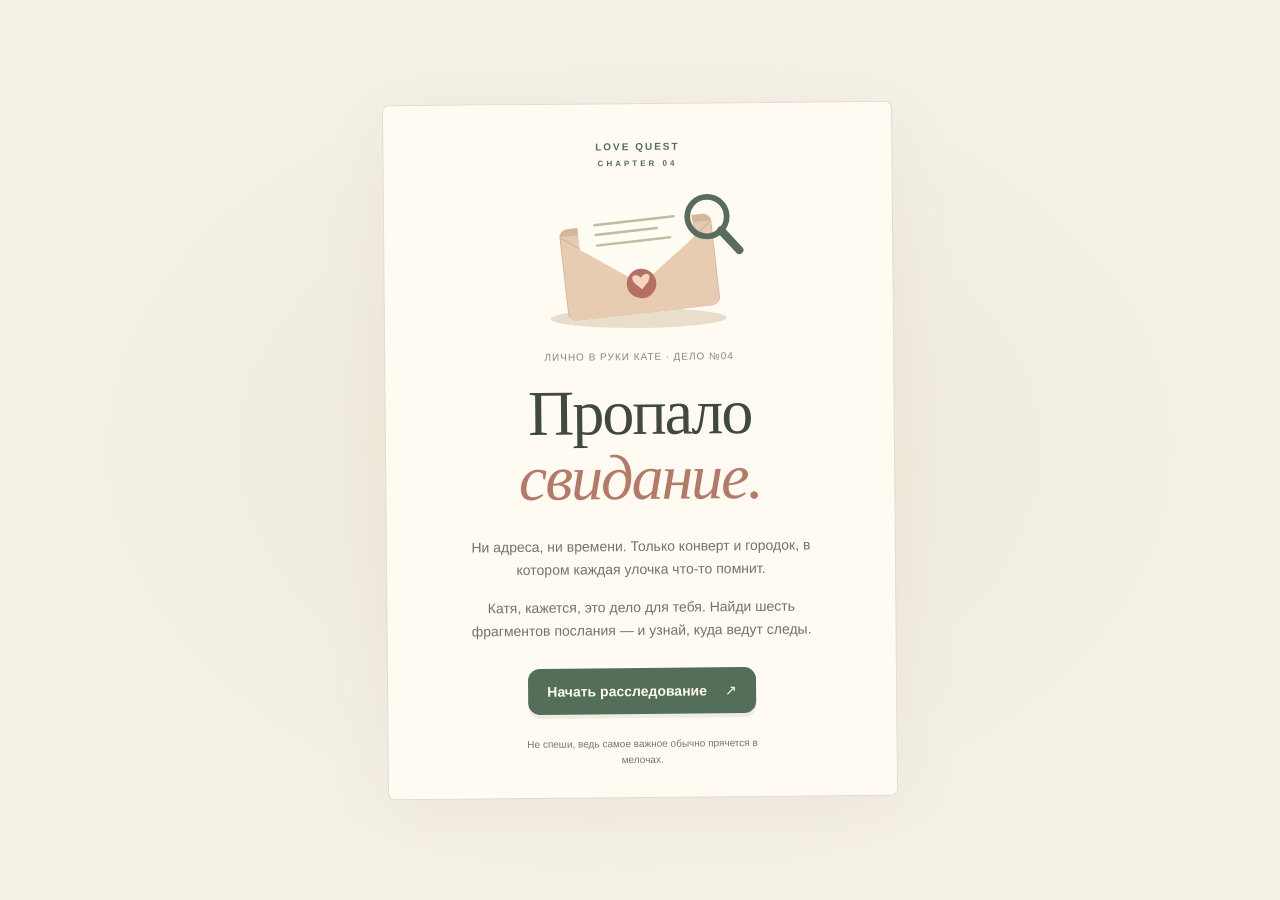
==== index.html @ 3b30c67c "Add files via upload" ====
<!doctype html>
<html lang="ru">
<head>
  <meta charset="utf-8">
  <meta name="viewport" content="width=device-width, initial-scale=1, viewport-fit=cover">
  <meta name="theme-color" content="#f6f1e7">
  <title>LOVE QUEST · Дело о пропавшем свидании</title>
  <link rel="icon" href="data:image/svg+xml,%3Csvg xmlns='http://www.w3.org/2000/svg' viewBox='0 0 32 32'%3E%3Ccircle cx='14' cy='13' r='9' fill='%23f6f1e7' stroke='%23596d5c' stroke-width='3'/%3E%3Cpath d='m21 20 8 9' stroke='%23596d5c' stroke-width='4'/%3E%3C/svg%3E">
  <link rel="stylesheet" href="css/main.css">
  <link rel="stylesheet" href="missions/001-letters/mission.css">
  <link rel="stylesheet" href="missions/002-photo/mission.css">
  <link rel="stylesheet" href="missions/003-objects/mission.css">
  <script src="missions/001-letters/mission.js" defer></script>
  <script src="missions/002-photo/mission.js" defer></script>
  <script src="missions/003-objects/mission.js" defer></script>
  <script src="js/main.js" defer></script>
</head>
<body>
  <a class="skip-link" href="#map-title" hidden>К карте расследования</a>
  <section id="intro" class="intro" aria-labelledby="intro-title" hidden>
    <div class="intro-paper">
      <p class="eyebrow">LOVE QUEST <span>CHAPTER 04</span></p>
      <div class="letter-art" aria-hidden="true">
        <svg viewBox="0 0 280 190"><ellipse cx="140" cy="167" rx="107" ry="12" fill="#e8decb"/><g transform="rotate(-6 140 90)"><rect x="47" y="49" width="186" height="112" rx="10" fill="#d4b69c"/><path d="m48 58 92 67 92-67" fill="#e2cbb2"/><path d="m48 153 68-59M232 153l-68-59" fill="none" stroke="#bd987c" stroke-width="2"/><rect x="70" y="21" width="140" height="98" rx="4" fill="#fffcf3"/><path d="M91 48h97M91 60h75M91 73h90" stroke="#c6b9a2" stroke-width="3" stroke-linecap="round"/><path d="m48 60 92 66 92-66v91a10 10 0 0 1-10 10H58a10 10 0 0 1-10-10Z" fill="#e7ccb1"/><circle cx="140" cy="125" r="18" fill="#b66e65"/><path d="M132 124c-7-9 2-14 8-6 6-8 15-3 8 6l-8 8Z" fill="#f5d5bc"/></g><circle cx="224" cy="44" r="24" fill="none" stroke="#596d5c" stroke-width="7"/><path d="m241 61 22 24" stroke="#596d5c" stroke-width="10" stroke-linecap="round"/></svg>
      </div>
      <p class="case-number">Лично в руки Кате · Дело №04</p>
      <h1 id="intro-title">Пропало<br><em>свидание.</em></h1>
      <p class="intro-copy">Ни адреса, ни времени. Только конверт и городок, в котором каждая улочка что-то помнит.</p>
      <p class="intro-copy">Катя, кажется, это дело для тебя. Найди шесть фрагментов послания — и узнай, куда ведут следы.</p>
      <button id="begin" class="button primary" type="button">Начать расследование <span aria-hidden="true">↗</span></button>
      <p class="quiet">Не спеши, ведь самое важное обычно прячется в мелочах.</p>
    </div>
  </section>

  <div id="app" class="app" hidden>
    <header class="topbar">
      <a class="wordmark" href="#map-title" aria-label="LOVE QUEST — карта"><svg viewBox="0 0 36 36" aria-hidden="true"><circle cx="15" cy="14" r="9"/><path d="m22 21 9 9M11 14h8M15 10v8"/></svg><span>LOVE QUEST<small>CHAPTER 04</small></span></a>
      <button class="button subtle" type="button" data-panel="menu">О деле <span aria-hidden="true">☰</span></button>
    </header>
    <main id="main">
      <section class="hero" aria-labelledby="map-title">
        <div><p class="eyebrow">Личное расследование · 29 ноября 2026</p><h1 id="map-title" tabindex="-1">Дело о пропавшем<br><em>свидании</em></h1><p class="hero-copy">Шесть мест. Шесть маленьких секретов.<br>И одна история, которую предстоит собрать.</p></div>
        <div class="progress-note"><span class="eyebrow">Найдено фрагментов</span><p class="progress-count"><strong id="progress-count">0</strong><span>/ 6</span></p><ol id="progress-markers" class="progress-markers" aria-label="Прогресс расследования"></ol><span id="progress-caption" class="quiet">Первый след уже ждёт.</span></div>
      </section>

      <div class="investigation">
        <section class="map-section" aria-labelledby="town-title">
          <div class="section-heading"><h2 id="town-title">Городок воспоминаний</h2><span class="map-coordinate" aria-hidden="true">N ↑</span></div>
          <p class="map-instruction">Выбери место, чтобы заглянуть в его историю.</p>
          <div class="town">
            <svg class="town-landscape" viewBox="0 0 640 900" preserveAspectRatio="none" aria-hidden="true">
              <defs><g id="town-crown"><ellipse cy="-21" rx="21" ry="28" fill="#a2b38b"/><ellipse cx="-7" cy="-29" rx="10" ry="16" fill="#b7c79b"/></g><g id="town-tree"><path d="M0-12V20" stroke="#a58d6d" stroke-width="5" stroke-linecap="round"/><use href="#town-crown"/></g><g id="town-flower"><path d="M0 4v10" stroke="#8d9f78" stroke-width="2"/><circle r="4" fill="#d4a190"/><circle r="1.4" fill="#faf1cc"/></g></defs>
              <path d="M250 326c45-43 127-33 145 12-37 37-108 39-145-12ZM254 621c34-27 116-35 140 1-35 31-104 29-140-1Z" fill="#c5d4b2" opacity=".5"/>
              <g opacity=".9"><use href="#town-tree" x="37" y="83"/><use href="#town-tree" x="595" y="68"/><g class="living-tree tree-one" transform="translate(309 80)"><path d="M0-12V20" stroke="#a58d6d" stroke-width="5" stroke-linecap="round"/><g class="tree-crown"><use href="#town-crown"/></g></g><use href="#town-tree" x="65" y="327"/><use href="#town-tree" x="583" y="339"/><g class="living-tree tree-two" transform="translate(315 394)"><path d="M0-12V20" stroke="#a58d6d" stroke-width="5" stroke-linecap="round"/><g class="tree-crown"><use href="#town-crown"/></g></g><use href="#town-tree" x="40" y="610"/><use href="#town-tree" x="595" y="629"/><g class="living-tree tree-three" transform="translate(307 684)"><path d="M0-12V20" stroke="#a58d6d" stroke-width="5" stroke-linecap="round"/><g class="tree-crown"><use href="#town-crown"/></g></g><use href="#town-tree" x="49" y="867"/><use href="#town-tree" x="591" y="865"/></g>
              <g><use href="#town-flower" x="88" y="90"/><use href="#town-flower" x="100" y="100"/><use href="#town-flower" x="540" y="300"/><use href="#town-flower" x="553" y="307"/><use href="#town-flower" x="261" y="361"/><use href="#town-flower" x="380" y="650"/><use href="#town-flower" x="390" y="638"/><use href="#town-flower" x="83" y="839"/></g>
              <g fill="none" stroke="#7f8d77" stroke-width="3" stroke-linecap="round"><path d="M330 294v34m-9-34h18m-18 0v-14h18v14M301 592v34m-9-34h18m-18 0v-14h18v14"/></g>
            </svg>
            <svg id="town-routes" class="town-routes" aria-hidden="true" focusable="false"></svg>
            <div id="mission-map" class="mission-map"></div>
            <div class="town-life" aria-hidden="true">
              <svg class="resident resident-reader" data-npc="reader" viewBox="0 0 32 60" focusable="false"><ellipse cx="16" cy="56" rx="12" ry="3" fill="#8d9c7a" opacity=".2"/><path d="M12 42v12m8-12v12" stroke="#737f7d" stroke-width="4" stroke-linecap="round"/><path d="M7 29q9-7 18 0l2 16H5Z" fill="#bb9582"/><g class="npc-head"><circle cx="16" cy="19" r="8" fill="#e6caa5"/><path d="M8 19q-2-14 8-14 11 0 9 14" fill="#8e806b"/></g><g class="npc-book"><path d="M8 32q7-3 8 1 2-4 9-1v11q-7-4-9-1-2-3-8 0Z" fill="#f4e9cc"/><path d="M16 33v9" stroke="#b7ad8e"/></g></svg>
              <svg class="resident resident-florist" data-npc="florist" viewBox="0 0 32 60" focusable="false"><ellipse cx="16" cy="56" rx="12" ry="3" fill="#8d9c7a" opacity=".2"/><path d="M12 44v10m8-10v10" stroke="#8c7e6c" stroke-width="4" stroke-linecap="round"/><path d="M8 29h16l4 17H4Z" fill="#91a488"/><circle cx="16" cy="20" r="8" fill="#e5c09e"/><path d="M5 16q10-13 22 0Z" fill="#b2a178"/><g class="npc-flowers"><path d="M10 43q5-10 11-13" fill="none" stroke="#6c886b" stroke-width="2"/><g fill="#c49885"><circle cx="21" cy="30" r="4"/><circle cx="25" cy="35" r="3"/><circle cx="17" cy="34" r="3"/></g></g></svg>
              <svg class="resident resident-walker" data-npc="walker" viewBox="0 0 32 60" focusable="false"><ellipse cx="16" cy="56" rx="12" ry="3" fill="#8d9c7a" opacity=".2"/><g class="npc-walk-legs"><path d="m13 43-3 11m9-11 4 11" stroke="#7e827d" stroke-width="4" stroke-linecap="round"/></g><path d="M8 28h16l2 18H6Z" fill="#b9a57a"/><circle cx="16" cy="18" r="8" fill="#e5c4a3"/><path d="M7 15q0-13 10-11 10 2 9 13" fill="#828773"/><path d="m24 31 4 10" stroke="#e5c4a3" stroke-width="3" stroke-linecap="round"/><rect x="22" y="39" width="10" height="10" rx="2" fill="#ac8f72"/></svg>
              <svg class="resident resident-photographer" data-npc="photographer" viewBox="0 0 32 60" focusable="false"><ellipse cx="16" cy="56" rx="12" ry="3" fill="#8d9c7a" opacity=".2"/><path d="M12 43v11m8-11v11" stroke="#858c93" stroke-width="4" stroke-linecap="round"/><path d="M8 28h16l3 18H5Z" fill="#a8a685"/><circle cx="16" cy="19" r="8" fill="#e8c6a2"/><path d="M8 17q-1-12 9-11 10 0 8 12" fill="#8e8070"/><g class="camera-hand"><path d="m9 31 1-10m13 10 1-10" stroke="#e8c6a2" stroke-width="4" stroke-linecap="round"/><rect x="7" y="16" width="19" height="12" rx="3" fill="#7d8982"/><circle cx="18" cy="22" r="4" fill="#c3d3cc" stroke="#5f736b" stroke-width="2"/></g></svg>
              <svg class="bench-scene" viewBox="0 0 76 60" focusable="false"><ellipse cx="38" cy="55" rx="34" ry="4" fill="#8d9c7a" opacity=".15"/><path d="M8 32h60M8 39h60m-54 0v15m48-15v15" fill="none" stroke="#b29b7b" stroke-width="5" stroke-linecap="round"/><g data-npc="bench-left"><path d="m23 38-1 14m8-13 2 13" stroke="#838d86" stroke-width="4" stroke-linecap="round"/><path d="M17 26q9-6 17 0l1 13H16Z" fill="#a7b498"/><g class="npc-head"><circle cx="26" cy="17" r="8" fill="#e7c6a5"/><path d="M18 16q-1-12 9-11 9 1 7 12" fill="#9a8b74"/></g><path d="m32 28 7 5" stroke="#e7c6a5" stroke-width="3" stroke-linecap="round"/></g><g data-npc="bench-right"><path d="m48 38-2 14m9-14 1 14" stroke="#9296a0" stroke-width="4" stroke-linecap="round"/><path d="M42 26q9-6 17 0l2 13H41Z" fill="#c09a87"/><g class="npc-head"><circle cx="51" cy="17" r="8" fill="#e6bea0"/><path d="M43 17q-2-13 8-13 12 1 9 14l-4-7-12 7Z" fill="#8d7b65"/></g><path d="m43 28-5 5" stroke="#e6bea0" stroke-width="3" stroke-linecap="round"/></g></svg>
              <svg class="bird bird-one" viewBox="0 0 32 18" focusable="false"><path class="bird-wing" d="M3 12q6-11 13 0 7-11 13 0" fill="none" stroke="#7c8c79" stroke-width="2" stroke-linecap="round"/></svg>
              <svg class="bird bird-two" viewBox="0 0 32 18" focusable="false"><path class="bird-wing" d="M3 12q6-11 13 0 7-11 13 0" fill="none" stroke="#889783" stroke-width="2" stroke-linecap="round"/></svg>
              <svg class="mikaella" viewBox="0 0 76 70" focusable="false"><ellipse cx="36" cy="64" rx="28" ry="4" fill="#7f8d761c"/><path d="M52 56q26 3 17-13" fill="none" stroke="#a5a8a2" stroke-width="9" stroke-linecap="round"/><ellipse cx="36" cy="45" rx="20" ry="20" fill="#b9bdb6"/><ellipse cx="33" cy="48" rx="12" ry="15" fill="#dce0d5"/><path d="M18 26 17 12q10-3 16 6m12 0q8-7 15-3l-2 16" fill="#a4aaa2"/><path d="m18 16 9 6-8 5m35-9-8 6 9 4" fill="#cfcec0"/><ellipse cx="37" cy="31" rx="23" ry="20" fill="#d6d9d0"/><path d="m29 13 4 9m5-11v10m6-8-2 10" stroke="#b2b8af" stroke-width="3" stroke-linecap="round"/><ellipse cx="27" cy="32" rx="6" ry="5" fill="#b2bc77"/><ellipse cx="47" cy="32" rx="6" ry="5" fill="#b2bc77"/><path d="M21 28 32 30m10 0 11-2" stroke="#a4aaa2" stroke-width="3"/><ellipse cx="28" cy="32" rx="1.5" ry="4" fill="#4c5950"/><ellipse cx="46" cy="32" rx="1.5" ry="4" fill="#4c5950"/><ellipse cx="31" cy="41" rx="8" ry="5" fill="#edf0e5"/><ellipse cx="43" cy="41" rx="8" ry="5" fill="#edf0e5"/><path d="m33 38 4 4 4-4Z" fill="#a18e83"/><path d="M37 42v3m-17-5-11-2m11 6L8 45m46-5 11-2m-11 6 12 1" fill="none" stroke="#a1a69b" stroke-width="1"/><path d="M25 60h9m7 0h9" stroke="#d8ddd3" stroke-width="6" stroke-linecap="round"/></svg>
              <span class="falling-leaf leaf-one"></span><span class="falling-leaf leaf-two"></span><span class="falling-leaf leaf-three"></span>
            </div>
            <div id="town-katya" class="katya" data-state="standing" aria-hidden="true" hidden>
              <svg class="katya-sprite" viewBox="0 0 40 80" focusable="false">
                <defs><linearGradient id="katya-hair" x2="1" y2="1"><stop stop-color="#837259"/><stop offset=".5" stop-color="#ad9673"/><stop offset="1" stop-color="#c6ae86"/></linearGradient></defs>
                <ellipse cx="20" cy="76" rx="12" ry="2.5" fill="#5f72512b"/>
                <path d="M7 22Q5 3 20 3q15 0 14 21l2 30H5Z" fill="url(#katya-hair)"/>
                <g class="katya-leg leg-left"><path d="m14 55-1 17" stroke="#809bae" stroke-width="7" stroke-linecap="round"/><path d="M10 73h7" stroke="#eee4d3" stroke-width="4" stroke-linecap="round"/></g>
                <g class="katya-leg leg-right"><path d="m25 55 1 17" stroke="#91a9b8" stroke-width="7" stroke-linecap="round"/><path d="M23 73h7" stroke="#eee4d3" stroke-width="4" stroke-linecap="round"/></g>
                <path d="M10 33q10-8 20 0l3 24q-13 6-26 0Z" fill="#85695a"/><path d="M12 32q8 14 16 0" fill="none" stroke="#a58975" stroke-width="4"/><path d="M15 42v7m10-7v7M13 52q7 4 14 0" fill="none" stroke="#b49b85" stroke-width="1"/>
                <g class="katya-arm arm-left"><path d="m9 37-4 17" fill="none" stroke="#927362" stroke-width="6" stroke-linecap="round"/><circle cx="5" cy="56" r="3" fill="#edc7a1"/></g>
                <g class="katya-arm arm-right"><path d="m31 37 4 12" fill="none" stroke="#927362" stroke-width="6" stroke-linecap="round"/><circle cx="35" cy="51" r="3" fill="#edc7a1"/><path d="m35 48-2-5" stroke="#61745d" stroke-width="2"/><circle cx="31" cy="39" r="5" fill="#dce6d1" stroke="#61745d" stroke-width="2"/></g>
                <ellipse cx="20" cy="21" rx="10" ry="12" fill="#edc7a1"/><path d="M9 22Q6 3 20 3q15 0 12 21l-5-12-6-4-10 13Z" fill="url(#katya-hair)"/><path d="M13 11q-6 13-2 34m17-33q6 12 1 33" stroke="#d1b992" stroke-width="2" fill="none" stroke-linecap="round"/><path d="M15 22h.1m10 0h.1" stroke="#635746" stroke-width="2" stroke-linecap="round"/><path d="M16 28q4 4 8 0" fill="#fff8e6" stroke="#bc8d76" stroke-width=".7"/>
              </svg><span class="katya-label">Ты здесь</span>
            </div>
            <div id="find-notice" class="find-notice" role="status" hidden></div>
          </div>
          <div class="map-legend"><span><i class="legend-dot current"></i>Твой следующий шаг</span><span><i class="legend-dot completed"></i>Дело раскрыто</span><span><i class="legend-dot locked"></i>Пока закрыто</span></div>
        </section>
        <aside class="case-sidebar" aria-label="Заметки расследования">
          <div class="case-note"><span class="paper-clip" aria-hidden="true"></span><p class="eyebrow">На полях дела</p><h2 id="case-note-title"></h2><p id="next-step"></p><button id="current-case" class="text-button" type="button">Открыть текущее дело <span aria-hidden="true">→</span></button><div class="note-stamp" aria-hidden="true">ОСОБО<br>ЛИЧНОЕ</div></div>
          <button class="journal-launch" type="button" data-panel="journal"><span class="journal-icon" aria-hidden="true">▤</span><span><strong>Журнал дела</strong><small>Здесь складываются находки</small></span><span aria-hidden="true">↗</span></button>
          <p id="save-note" class="save-note">Твои находки сохраняются в этом браузере.</p>
        </aside>
      </div>
      <div id="dev-tools" class="dev-tools" hidden></div>
      <footer class="page-footer"><span>Детективное расследование для любимой Кати</span><span>LOVE QUEST · 04</span></footer>
    </main>
    <nav class="bottom-nav" aria-label="Основная навигация"><button id="nav-map" type="button" aria-current="page"><span aria-hidden="true">⌂</span>Карта</button><button type="button" data-panel="journal"><span aria-hidden="true">▤</span>Журнал</button><button type="button" data-panel="help"><span aria-hidden="true">?</span>Подсказка</button></nav>
  </div>

  <dialog id="panel" aria-labelledby="panel-title"><div class="panel-header"><p id="panel-kicker" class="eyebrow"></p><button id="close-panel" class="close-button" type="button" aria-label="Закрыть окно">×</button></div><div class="panel-content"><h2 id="panel-title"></h2><div id="panel-body"></div></div></dialog>
  <p id="announcement" class="sr-only" role="status" aria-live="polite"></p>
  <noscript><p class="no-script">Для расследования нужен JavaScript. Включи его в настройках браузера и открой страницу снова.</p></noscript>
</body>
</html>
---- css/main.css ----
:root{color-scheme:light;--paper:#f6f1e7;--ink:#3f493f;--muted:#73786b;--green:#536e59;--rose:#b57968;--line:#ded9ca;--serif:Georgia,'Times New Roman',serif;font-family:-apple-system,BlinkMacSystemFont,'Segoe UI',sans-serif;color:var(--ink);background:var(--paper);font-synthesis:none}
*{box-sizing:border-box}body{margin:0}button,a{-webkit-tap-highlight-color:transparent}button{font:inherit;color:inherit;cursor:pointer}button:disabled{cursor:default;opacity:.5}a{color:inherit}button:focus-visible,a:focus-visible,[tabindex]:focus-visible{outline:3px solid #9b5c48;outline-offset:5px}button{touch-action:manipulation}svg{display:block;max-width:100%}[hidden]{display:none!important}h1,h2,h3,p{margin-top:0}h1,h2,h3{font-weight:400}h1,h2{font-family:var(--serif)}em{font-weight:400;color:var(--rose)}p{line-height:1.65}button{border:0}button:disabled:hover{transform:none}.button{min-height:46px;padding:12px 19px;border-radius:12px;display:inline-flex;align-items:center;justify-content:center;gap:18px;font-size:14px;font-weight:600}.primary{background:var(--green);color:#fffaf0;box-shadow:0 4px 0 #3c514215}.primary:hover{background:#435e49}.subtle{background:#e9e6db}.text-button{padding:12px 0;min-height:46px;background:none;color:var(--green);font-weight:650;text-align:left}.text-button span{margin-left:12px}.eyebrow{font-size:10px;letter-spacing:1.6px;text-transform:uppercase;font-weight:650;color:var(--muted);line-height:1.6}.quiet{font-size:12px;color:var(--muted);line-height:1.6}.app{max-width:1100px;margin:auto;padding:env(safe-area-inset-top,0px) 44px 28px}.topbar{display:flex;align-items:center;justify-content:space-between;gap:12px;padding:24px 0;border-bottom:1px solid var(--line)}.wordmark{display:flex;align-items:center;gap:10px;text-decoration:none;font-weight:750;font-size:15px;letter-spacing:1px}.wordmark svg{width:35px;height:35px;fill:none;stroke:var(--green);stroke-width:2.5;stroke-linecap:round}.wordmark small{display:block;font-weight:500;letter-spacing:3px;font-size:8px;margin-top:4px}.hero{display:flex;justify-content:space-between;align-items:center;gap:30px;padding:43px 0 38px}.hero h1{font-size:clamp(32px,4.5vw,53px);line-height:1.12;letter-spacing:-1.5px;margin-bottom:16px}.hero-copy{font-size:14px;color:var(--muted);margin:0}.progress-note{min-width:180px;padding:18px 24px;border-left:1px solid var(--line)}.progress-count{margin:5px 0 10px;line-height:1;display:flex;align-items:baseline;gap:9px}.progress-count strong{font-family:var(--serif);font-size:48px;font-weight:400}.progress-count>span{font-size:17px;color:#929681}.progress-markers{display:flex;list-style:none;gap:9px;padding:0;margin:16px 0}.progress-markers li{width:13px;height:13px;border:1px solid #c6ccba;border-radius:50%;background:#edece1}.progress-markers li.found{background:var(--green);border-color:var(--green)}.progress-markers li.active{border-color:var(--green);box-shadow:0 0 0 3px #dce2d5}.investigation{display:grid;grid-template-columns:minmax(0,1fr) 256px;align-items:start;gap:30px}.section-heading{display:flex;align-items:center;justify-content:space-between;gap:10px}.section-heading h2{font-size:23px;margin:0}.map-coordinate{font-size:12px;color:var(--muted)}.map-instruction{font-size:12px;color:var(--muted);margin:7px 0 19px}.town{position:relative;isolation:isolate;overflow:hidden;border-radius:100px 100px 30px 30px;background:#e5ead9;background-image:radial-gradient(ellipse at 50% 35%,#edf0e2 0,transparent 60%);border:1px solid #d8deca}.town-landscape{position:absolute;width:100%;height:100%;inset:0;pointer-events:none;z-index:-1}.mission-map{display:grid;grid-template-columns:repeat(2,minmax(0,1fr));grid-template-rows:repeat(3,280px);padding:20px 8px 0;gap:0 10px}.location{display:flex;position:relative;flex-direction:column;align-items:center;justify-content:flex-start;min-width:0;background:none;padding:13px 4px 8px;border-radius:28px;align-self:start;min-height:250px}.location:hover .building{transform:translateY(-3px)}.location .building{width:100%;max-width:200px;height:149px;transition:transform .2s ease;overflow:visible}.location.locked .building{filter:saturate(.48);opacity:.68}.location.completed .building{filter:saturate(.8)}.location-name{font-family:var(--serif);font-size:19px;line-height:1.14;min-height:44px;max-width:180px;display:flex;align-items:center;justify-content:center;text-align:center;margin-top:0}.location-number{position:absolute;top:3px;left:calc(50% - 57px);font-size:10px;font-weight:700;letter-spacing:1px;background:#f9f4e8;border:1px solid #d4d6c2;padding:5px 7px;border-radius:50%;z-index:2}.location-status{font-size:10px;font-weight:650;margin-top:8px;padding:6px 9px;border-radius:20px;color:#717663;background:#f6f2e7e6;line-height:1.4}.location.current .location-status{color:#fffdf4;background:var(--green)}.location.completed .location-status{color:#48634e;background:#d4dfc7}.location.current:before{content:'';position:absolute;left:12%;right:12%;top:113px;height:27px;border-radius:50%;background:#c2cfa9;box-shadow:0 0 0 6px #e6ecd980;z-index:-1}.katya{position:absolute;right:calc(50% - 83px);top:104px;width:28px;height:52px;filter:drop-shadow(0 3px 1px #536e5919)}.katya svg{width:100%;height:100%}.katya-label{position:absolute;top:157px;right:calc(50% - 85px);font-size:9px;color:var(--green);background:#fff9e9;padding:2px 5px;border-radius:5px}.map-legend{display:flex;gap:14px;flex-wrap:wrap;margin:16px 0;font-size:10px;color:var(--muted)}.map-legend span{display:flex;align-items:center;gap:6px}.legend-dot{display:inline-block;width:8px;height:8px;border-radius:50%;border:1px solid #b8bda9;background:#e9eadd}.legend-dot.current{background:var(--green);border-color:var(--green)}.legend-dot.completed{background:#adbf9e;border-color:#adbf9e}.case-sidebar{position:sticky;top:22px;margin-top:67px}.case-note{position:relative;padding:30px 24px 70px;background:#fffbef;border:1px solid #e7dfca;box-shadow:2px 5px 0 #e6dfcd55;transform:rotate(1.5deg)}.case-note h2{font-size:27px;line-height:1.12;margin-bottom:16px}.case-note>p:not(.eyebrow){font-size:13px;color:var(--muted)}.case-note .text-button{font-size:12px}.paper-clip{position:absolute;top:-12px;right:28px;width:16px;height:39px;border:2px solid #999e8d;border-radius:10px;transform:rotate(14deg)}.paper-clip:after{content:'';position:absolute;inset:4px 3px 9px;border:1px solid #999e8d;border-radius:8px}.note-stamp{position:absolute;bottom:16px;right:23px;border:1.5px solid #ba8d7b;color:#ad8170;font-size:10px;font-weight:650;letter-spacing:1px;padding:7px 13px;line-height:1.4;transform:rotate(-9deg);text-align:center}.journal-launch{display:flex;align-items:center;gap:13px;text-align:left;background:#e7e9dd;width:100%;min-height:85px;border-radius:13px;padding:17px;margin-top:26px}.journal-launch strong{display:block;font-family:var(--serif);font-size:20px;font-weight:400}.journal-launch small{display:block;color:var(--muted);font-size:11px;line-height:1.5;margin-top:4px}.journal-launch>span:last-child{margin-left:auto}.journal-icon{font-size:30px;color:var(--green)}.save-note{font-size:11px;color:var(--muted);padding:0 5px;margin-top:16px}.page-footer{display:flex;justify-content:space-between;gap:16px;font-size:10px;color:#8e9382;border-top:1px solid var(--line);padding-top:22px;margin-top:30px}.bottom-nav{display:flex;justify-content:center;gap:16px;margin-top:22px}.bottom-nav button{display:flex;align-items:center;gap:8px;background:none;padding:12px 20px;min-height:48px;font-size:12px;color:var(--muted);border-radius:10px}.bottom-nav button[aria-current]{background:#e2e7d9;color:var(--green)}.bottom-nav button span{font-size:19px}
.intro{min-height:100svh;display:grid;place-items:center;padding:max(24px,env(safe-area-inset-top)) 18px max(24px,env(safe-area-inset-bottom));background:radial-gradient(ellipse at 50% 50%,#ece8d9,transparent 70%)}.intro-paper{position:relative;max-width:510px;width:100%;text-align:center;background:#fffbf2;border:1px solid #e4ddce;box-shadow:0 20px 70px #796e5510;padding:35px 46px 29px;border-radius:7px;transform:rotate(-.5deg)}.intro-paper>.eyebrow{color:var(--green);letter-spacing:2px}.intro-paper>.eyebrow span{display:block;letter-spacing:3px;font-size:8px;margin-top:3px}.letter-art{width:230px;margin:5px auto 12px}.case-number{font-size:10px;letter-spacing:1px;text-transform:uppercase;color:#8e8574;margin-bottom:16px}.intro h1{font-size:64px;line-height:1.01;letter-spacing:-2px;margin-bottom:24px}.intro-copy{font-size:14px;color:#6e7467;max-width:345px;margin:0 auto 15px}.intro .button{margin-top:11px}.intro .quiet{margin:22px auto 0;max-width:265px;font-size:10px}
dialog{border:1px solid #e5dfd0;border-radius:22px;width:min(490px,calc(100% - 28px));max-height:calc(100dvh - 32px - env(safe-area-inset-top,0px) - env(safe-area-inset-bottom,0px));padding:0;color:var(--ink);background:#fffaf0;box-shadow:0 24px 100px #25342630;overscroll-behavior:contain}dialog::backdrop{background:#33453665;backdrop-filter:blur(3px)}body:has(dialog[open]){overflow:hidden}.panel-header{position:sticky;top:0;display:flex;align-items:center;justify-content:space-between;padding:13px 17px 6px 27px;background:#fffaf0;z-index:2}.panel-header p{margin:0}.close-button{min-width:44px;min-height:44px;font-size:27px;border-radius:50%;background:#eeeee3;font-weight:300}.panel-content{padding:8px 27px 29px;overflow-wrap:anywhere}.panel-content h2{font-size:32px;line-height:1.12;margin-bottom:17px}.panel-content h3{font-size:17px;font-family:var(--serif);margin:21px 0 10px}.panel-content p{color:#6c7465;font-size:14px}.case-art{width:170px;margin:0 auto 10px}.panel-state{display:inline-block;font-size:11px;padding:6px 10px;border-radius:20px;background:#e5e9dc;color:var(--green);margin-bottom:15px}.pending-note{border-left:2px solid #c5b28f;background:#f1ecdf;padding:13px 15px;margin:20px 0;font-size:13px;line-height:1.6;color:#73715f}.clue-list{padding:0;list-style:none;display:grid;gap:9px;margin:23px 0}.clue-slot{display:flex;align-items:center;gap:14px;padding:15px 12px;border:1px dashed #d9dbc9;border-radius:12px;background:#f6f4ea}.clue-slot.found{background:#eaf0df;border-style:solid;border-color:#d6dfc7}.clue-number{font-size:11px;color:#8d927e}.clue-copy{min-width:0}.clue-copy small{display:block;font-size:10px;color:#7c826f;margin-bottom:4px}.clue-word{font-size:16px;letter-spacing:.8px;font-weight:650;color:var(--green)}.clue-missing{font-size:12px;color:#8c917e}.menu-actions{display:grid;gap:8px;margin-top:20px}.menu-actions button{justify-content:flex-start;background:#e9ecdf}.final-seal{display:grid;place-items:center;width:74px;height:74px;border-radius:50%;border:1px solid #b5bea4;background:#e8eedc;color:var(--green);font-family:var(--serif);font-size:30px;margin-bottom:20px}.dev-tools{border:1px dashed #af9e79;padding:14px;border-radius:10px;margin-top:25px;background:#efe6d4;font-size:12px}.dev-tools p{margin:0 0 9px}.dev-tools .button{font-size:12px;min-height:44px;padding:9px 12px;background:#fffcf3}.dev-actions{display:flex;flex-wrap:wrap;gap:7px}.dev-warning{font-size:11px!important;color:#847052!important}.sr-only{position:absolute;width:1px;height:1px;padding:0;margin:-1px;overflow:hidden;clip:rect(0,0,0,0);white-space:nowrap;border:0}.skip-link{position:absolute;left:12px;top:-100px;background:#fff;padding:14px;z-index:20}.skip-link:focus{top:12px}.no-script{margin:30px;padding:24px;background:#fffaf0}
@media(max-width:850px){.app{padding-right:24px;padding-left:24px}.investigation{grid-template-columns:minmax(0,1fr) 220px;gap:20px}.case-note{padding:25px 18px 70px}.case-note h2{font-size:25px}.location-name{font-size:17px}.location .building{height:138px}.katya{top:96px;right:calc(50% - 68px)}.katya-label{top:149px;right:calc(50% - 72px)}}
@media(max-width:680px){.app{padding:env(safe-area-inset-top,0px) 16px calc(90px + env(safe-area-inset-bottom,0px))}.topbar{padding:17px 0}.wordmark{font-size:13px;gap:7px}.wordmark svg{width:29px;height:29px}.topbar .button{font-size:12px;padding:10px 12px}.hero{display:block;padding:27px 0 25px}.hero h1{font-size:37px;letter-spacing:-1px}.hero .eyebrow{font-size:8px;letter-spacing:1.3px}.hero-copy{font-size:12px}.progress-note{margin-top:22px;min-width:0;border-left:0;border-top:1px solid var(--line);padding:15px 0 0;display:grid;grid-template-columns:1fr auto;align-items:center;gap:3px 10px}.progress-note>.eyebrow{grid-column:1;grid-row:1;font-size:9px}.progress-count{grid-column:2;grid-row:1 / span 3;margin:0;gap:5px}.progress-count strong{font-size:38px}.progress-count>span{font-size:14px}.progress-markers{grid-column:1;grid-row:2;margin:8px 0;gap:10px}.progress-markers li{width:12px;height:12px}.progress-note>.quiet{font-size:10px;grid-column:1;grid-row:3}.investigation{display:block}.section-heading h2{font-size:23px}.map-instruction{font-size:11px;margin-bottom:16px}.town{border-radius:74px 74px 23px 23px}.mission-map{grid-template-rows:repeat(3,275px);padding:18px 5px 0;gap:0 4px}.location{padding:13px 2px 8px;min-height:245px}.location .building{height:132px}.location-name{font-size:17px;min-height:43px;max-width:160px}.location-status{font-size:9px;padding:6px 8px}.location-number{left:calc(50% - 49px)}.location.current:before{top:109px}.katya{width:25px;height:47px;top:96px;right:calc(50% - 65px)}.katya-label{top:144px;right:calc(50% - 68px)}.map-legend{font-size:9px;gap:9px}.case-sidebar{position:static;margin:35px 5px 0}.case-note{padding:26px 24px 60px}.case-note h2{font-size:29px}.case-note .text-button{font-size:13px}.journal-launch{margin-top:25px}.page-footer{font-size:9px;margin-top:24px;line-height:1.6}.bottom-nav{position:fixed;bottom:0;left:0;right:0;margin:0;padding:8px 12px calc(8px + env(safe-area-inset-bottom,0px));gap:8px;background:#f9f5ecf5;border-top:1px solid #dedfce;z-index:5;backdrop-filter:blur(10px)}.bottom-nav button{flex:1;justify-content:center;gap:7px;font-size:11px;padding:9px 7px}.intro-paper{padding:28px 25px 26px}.intro h1{font-size:57px}.letter-art{width:207px}.intro-copy{font-size:13px}.intro .button{font-size:13px}.panel-content{padding:8px 21px 24px}.panel-header{padding-left:21px}.panel-content h2{font-size:29px}}
@media(max-width:350px){.app{padding-right:12px;padding-left:12px}.hero h1{font-size:32px}.hero-copy{font-size:11px}.location-name{font-size:15px}.location .building{height:121px}.katya{top:87px;right:calc(50% - 57px);width:23px}.katya-label{top:134px;right:calc(50% - 61px)}.location.current:before{top:99px}.location-status{font-size:8px}.intro-paper{padding:24px 18px}.intro h1{font-size:49px}.letter-art{width:170px}.intro-copy{font-size:12px}.case-number{font-size:8px}.map-legend{gap:7px;font-size:8px}}
@media(prefers-reduced-motion:reduce){*,*:before,*:after{scroll-behavior:auto!important;transition:none!important;animation:none!important}}

/* v0.2: streets share measured entrance coordinates with Katya's journey. */
.bottom-nav{display:none}
.town-routes{position:absolute;inset:0;width:100%;height:100%;pointer-events:none;z-index:0;overflow:visible}
.town-routes path{fill:none;stroke-linecap:round;stroke-linejoin:round}
.street-edge{stroke:#c7c3a9;stroke-width:27;opacity:.42}
.street-fill{stroke:#f5ead3;stroke-width:22}
.street-track{stroke:#d4c4a1;stroke-width:1.5;stroke-dasharray:1 7}
.entry-path{stroke:#e7d9b9;stroke-width:10}
.mission-map{position:relative;z-index:1}
.location-name{margin-top:28px}
.location .building{filter:drop-shadow(3px 5px 2px #56654c1c);transition:transform .2s ease,filter .6s ease,opacity .6s ease}
.location.locked .building{filter:saturate(.3) drop-shadow(2px 4px 2px #56654c15);opacity:.64}
.location.current .building{filter:saturate(1.08) drop-shadow(3px 6px 3px #56654c24)}
.location.completed .building{filter:saturate(.85) drop-shadow(2px 4px 2px #56654c19)}
.location.just-unlocked:before{animation:unlock-glow 2.4s ease-out both}
.town-life{position:absolute;inset:0;z-index:2;pointer-events:none;overflow:hidden}
.resident{position:absolute;width:23px;height:44px;filter:drop-shadow(0 2px 1px #6d795719)}
.resident-reader{left:41%;top:34%}
.resident-florist{left:56%;top:34%}
.resident-walker{left:5%;top:61%;animation:npc-stroll 23s -7s ease-in-out infinite}
.resident-photographer{left:47%;top:10%}
.bench-scene{position:absolute;left:40%;top:63%;width:65px;height:51px;overflow:visible}
.npc-head{transform-box:fill-box;transform-origin:50% 85%;animation:npc-look 17s -3s ease-in-out infinite}
.bench-scene [data-npc="bench-left"] .npc-head{animation-duration:19s;animation-delay:-6s}
.bench-scene [data-npc="bench-right"] .npc-head{animation-duration:21s;animation-delay:-11s;animation-direction:reverse}
.npc-book,.npc-flowers,.camera-hand,.npc-walk-legs{transform-box:fill-box;transform-origin:50% 100%}
.npc-book{animation:book-adjust 18s -4s ease-in-out infinite}
.npc-flowers{animation:book-adjust 22s -9s ease-in-out infinite}
.camera-hand{animation:camera-adjust 20s -5s ease-in-out infinite}
.npc-walk-legs{animation:npc-short-steps 23s -7s ease-in-out infinite}
.mikaella{position:absolute;left:36%;top:80%;width:37px;height:35px}
.tree-crown{transform-box:view-box;transform-origin:0px -6px;animation:tree-sway var(--sway-duration,10s) var(--sway-delay,-2s) ease-in-out infinite alternate}
.tree-one{--crown-angle:.8deg;--sway-duration:10s;--sway-delay:-2s}
.tree-two{--crown-angle:1.1deg;--sway-duration:13s;--sway-delay:-7s}
.tree-three{--crown-angle:.65deg;--sway-duration:11s;--sway-delay:-4s}
.bird{position:absolute;width:23px;height:13px;opacity:0;animation:bird-pass 28s -10s linear infinite}
.bird-one{left:36%;top:3%}
.bird-two{left:47%;top:2%;width:19px;animation-duration:33s;animation-delay:-18s}
.bird-wing{transform-box:fill-box;transform-origin:50% 90%;animation:bird-flap .9s ease-in-out infinite alternate}
.bird-two .bird-wing{animation-duration:1.1s;animation-delay:-.5s}
.chimney-smoke{opacity:0;pointer-events:none}
.location .chimney-smoke{opacity:1}
.smoke-puff{transform-box:view-box;transform-origin:158px 25px;opacity:0;animation:smoke-rise 6.8s linear infinite}
.puff-two{animation-delay:-3.4s}
.falling-leaf{position:absolute;width:7px;height:12px;border-radius:0 75% 0 75%;background:#bbab7d;opacity:0;animation:leaf-drift 27s linear infinite}
.leaf-one{left:44%;top:8%;animation-delay:-4s}
.leaf-two{left:86%;top:37%;animation-duration:31s;animation-delay:-10s;background:#b29c7e}
.leaf-three{left:10%;top:69%;animation-duration:35s;animation-delay:-19s;background:#a5ad7f}
#town-katya{position:absolute;left:0;top:0;right:auto;bottom:auto;width:0;height:0;filter:none;z-index:3;pointer-events:none;will-change:auto}
#town-katya.is-walking{will-change:transform}
#town-katya .katya-sprite{display:block;width:38px;height:76px;max-width:none;transform:translate(-50%,-96%);overflow:visible}
#town-katya .katya-label{top:3px;left:0;right:auto;bottom:auto;transform:translateX(-50%);white-space:nowrap;font-size:9px;color:#536e59;background:#fff9e9ed;border:1px solid #dbdec9;padding:2px 6px;border-radius:6px;line-height:1.2}
.katya-leg,.katya-arm{transform-box:view-box;transform:rotate(0deg)}
.leg-left{transform-origin:14px 55px}
.leg-right{transform-origin:25px 55px}
.arm-left{transform-origin:9px 37px}
.arm-right{transform-origin:31px 37px}
.find-notice{position:absolute;z-index:4;top:12px;left:50%;transform:translateX(-50%);display:flex;gap:12px;align-items:center;max-width:calc(100% - 24px);padding:10px 14px;border:1px solid #d6d9c0;border-radius:15px;background:#fffaf0;box-shadow:0 5px 22px #536e5919;pointer-events:none;animation:find-appear 3.6s ease both}
.find-label{font-size:10px;line-height:1.4;color:#71775f;max-width:100px}
.clue-token{display:inline-block;padding:10px 18px;border:3px double #a8b394;border-radius:30px;background:#f0f3e4;color:#4b654f;font-family:var(--serif);font-size:22px;font-weight:600;letter-spacing:1px;line-height:1.2;box-shadow:inset 0 0 0 3px #fffdf1,0 2px 0 #d9ddc855;transform:rotate(-2deg)}
.fragment-display{margin:22px 0 25px;padding:21px 18px;background:#f2eee1;border:1px solid #e2dcc8;border-radius:15px;text-align:center}
.fragment-display .fragment-label{font-family:inherit;font-size:10px;letter-spacing:1.5px;color:#7d816c;text-transform:uppercase;margin:0 0 14px}
.clue-copy .clue-token{font-size:18px;margin-top:3px;padding:7px 15px}
.clue-slot.found{background:#eeefe3;border-color:#d7dcc7}
.page-footer>span:last-child{flex-shrink:0}
@keyframes tree-sway{from{transform:rotate(calc(0deg - var(--crown-angle)))}to{transform:rotate(var(--crown-angle))}}
@keyframes leaf-drift{0%,12%{opacity:0;transform:translate(0,0) rotate(0)}20%,33%{opacity:.32}45%,100%{opacity:0;transform:translate(17px,90px) rotate(140deg)}}
@keyframes bird-pass{0%,15%{opacity:0;transform:translate(-12px,4px)}22%{opacity:.7}44%{opacity:.7}52%,100%{opacity:0;transform:translate(37px,-10px)}}
@keyframes bird-flap{from{transform:scaleY(.65)}to{transform:scaleY(1)}}
@keyframes smoke-rise{0%{opacity:0;transform:translate(0,0) scale(.7)}20%{opacity:.2}75%,100%{opacity:0;transform:translate(5px,-15px) scale(1.6)}}
@keyframes npc-look{0%,35%,70%,100%{transform:rotate(0deg)}45%,58%{transform:rotate(4deg)}}
@keyframes book-adjust{0%,40%,65%,100%{transform:rotate(0deg)}48%,57%{transform:rotate(-4deg)}}
@keyframes camera-adjust{0%,25%,60%,100%{transform:translateY(0) rotate(0deg)}34%,48%{transform:translateY(-1px) rotate(-3deg)}}
@keyframes npc-stroll{0%,22%,100%{transform:translateX(0)}45%,68%{transform:translateX(9px)}}
@keyframes npc-short-steps{0%,22%,45%,68%,100%{transform:rotate(0)}27%,37%,78%,88%{transform:rotate(-4deg)}32%,42%,73%,83%,93%{transform:rotate(4deg)}}
@keyframes unlock-glow{0%{box-shadow:0 0 0 0 #b9c99899}40%{box-shadow:0 0 0 12px #dce6bd80}100%{box-shadow:0 0 0 6px #e6ecd980}}
@keyframes find-appear{0%{opacity:0;transform:translate(-50%,-5px)}12%,82%{opacity:1;transform:translate(-50%,0)}100%{opacity:0;transform:translate(-50%,-4px)}}
@media(max-width:680px){.bottom-nav{display:flex}.journal-launch{display:none}.resident{width:19px;height:37px}.mikaella{width:30px;height:29px}#town-katya .katya-sprite{width:32px;height:64px}.location-status{font-size:10px}.page-footer{align-items:start}.page-footer>span:first-child{max-width:190px}.save-note{margin-top:22px}}
@media(max-width:680px){.bench-scene{width:57px;height:45px}.bird{width:20px}.bird-two{width:17px}}
@media(max-width:350px){#town-katya .katya-sprite{width:29px;height:58px}.location-status{font-size:9px}.find-notice{padding:8px 10px;gap:8px}.clue-token{font-size:20px}.page-footer>span:first-child{max-width:170px}}
@media(prefers-reduced-motion:reduce){.tree-crown,.bird,.bird-wing,.smoke-puff,.npc-head,.npc-book,.npc-flowers,.camera-hand,.resident-walker,.npc-walk-legs,.falling-leaf,.katya-leg,.katya-arm,.location.just-unlocked:before,.find-notice{animation:none!important}.falling-leaf,.chimney-smoke{display:none}.bird{opacity:.5;transform:none}#town-katya{will-change:auto}.location .building{transition:none}}
---- missions/001-letters/mission.css ----
#panel.letters-panel {
  width: min(730px, calc(100% - 24px));
}

.letters-panel .button {
  max-width: 100%;
  white-space: normal;
  text-align: left;
  margin: 4px 8px 4px 0;
}

.letters-panel .letter-photo {
  display: block;
  width: 100%;
  height: auto;
  border: 1px solid #ddd4bc;
  border-radius: 8px;
  background: #f2ede0;
}

.letter-actions, .letter-options {
  display: grid;
  gap: 8px;
  margin: 16px 0;
}

.letters-panel .letter-options .button {
  justify-content: flex-start;
  margin: 0;
  line-height: 1.4;
}

.letters-panel .letter-feedback {
  color: #7b4b3e;
  margin-bottom: 12px;
}

.letter-feedback:empty {
  margin: 0;
}

.letter-reply, .letter-hint {
  background: #eeeee2;
  border-radius: 12px;
  padding: 0 14px;
  margin: 12px 0;
}

.letters-panel .letter-reply {
  padding: 12px 14px;
}

.letter-hint summary {
  min-height: 44px;
  padding: 11px 0;
  cursor: pointer;
}

.letter-hint p {
  padding-bottom: 12px;
}

.letter-figure {
  margin: 0;
}

.letter-figure figcaption {
  margin-top: 12px;
  color: var(--green);
  line-height: 1.5;
  font-family: var(--serif);
}

#panel.letters-zoom {
  width: min(1100px, calc(100% - 24px));
}

.letter-viewport {
  max-height: min(60dvh, 720px);
  overflow: auto;
  overscroll-behavior: contain;
  margin: 12px 0;
}

.letter-viewport.is-expanded .letter-photo {
  width: 1183px;
  max-width: none;
}
---- missions/002-photo/mission.css ----
#panel.photo-panel {
  width: min(680px, calc(100% - 24px));
}

.photo-panel .panel-content p {
  margin-bottom: 10px;
}

.studio-board {
  display: grid;
  grid-template-columns: repeat(3, minmax(0, 1fr));
  grid-template-rows: repeat(4, minmax(0, 1fr));
  width: min(100%, 320px);
  margin: 0 auto 14px;
  background: #e9e4d6;
  outline: 1px solid #c6ccb7;
}

.studio-tile {
  position: relative;
  min-width: 0;
  min-height: 0;
  padding: 0;
  border: 0;
  border-radius: 0;
  background: url('../../assets/mission-002/proposal.jpg') no-repeat;
  background-size: 300% 400%;
  box-shadow: inset 0 0 0 1px #fff8e966;
}

.studio-tile[aria-pressed="true"] {
  box-shadow: inset 0 0 0 4px #ffe6a1, inset 0 0 0 6px #536e59;
}

.studio-tile:focus-visible {
  outline-offset: -5px;
  z-index: 1;
}

.studio-count {
  color: var(--green);
  font-weight: 650;
}

.studio-actions {
  display: flex;
  flex-wrap: wrap;
  gap: 8px;
  margin: 12px 0;
}

.photo-panel .button {
  max-width: 100%;
  white-space: normal;
}

.studio-note {
  background: #eeeee2;
  padding: 8px 12px;
  border-radius: 10px;
  margin: 12px 0;
}

.studio-note summary {
  min-height: 44px;
  padding: 10px 0;
  cursor: pointer;
}

.studio-note .button {
  margin: 4px 8px 4px 0;
}

.studio-figure {
  margin: 0 0 14px;
}

.studio-photo {
  display: block;
  width: min(100%, 320px);
  height: auto;
  margin-inline: auto;
  border-radius: 8px;
}

.studio-figure figcaption {
  margin-top: 12px;
  color: var(--green);
  font-family: var(--serif);
  line-height: 1.5;
}

.studio-found .studio-photo {
  animation: studio-unveil 420ms ease-out both;
}

@keyframes studio-unveil {
  from { opacity: .66; }
  to { opacity: 1; }
}

.studio-viewport {
  max-height: min(60dvh, 680px);
  overflow: auto;
  overscroll-behavior: contain;
  margin: 10px 0;
}

.studio-viewport .studio-photo {
  width: auto;
  max-width: 100%;
  max-height: min(60dvh, 680px);
  object-fit: contain;
}

.studio-viewport.is-expanded .studio-photo {
  width: 1046px;
  max-width: none;
  max-height: none;
  margin: 0;
}

@media (prefers-reduced-motion: reduce) {
  .studio-found .studio-photo { animation: none; }
}
---- missions/003-objects/mission.css ----
dialog.objects-panel {
  width: min(560px, calc(100% - 20px));
}

.objects-panel .panel-content {
  padding-inline: clamp(12px, 4vw, 26px);
}

.objects-scene {
  position: relative;
  isolation: isolate;
  aspect-ratio: 440 / 420;
  border-radius: 14px;
  background: #e4cdae;
  box-shadow: 0 3px 0 #88694c26, 0 0 0 1px #a98b71;
}

.objects-office {
  display: block;
  width: 100%;
  height: auto;
  border-radius: inherit;
  pointer-events: none;
}

.objects-clue {
  position: absolute;
  display: grid;
  place-items: center;
  width: max(44px, 15%);
  height: max(44px, 12.86%);
  padding: 0;
  border-radius: 25%;
  background: transparent;
  transform: translate(-50%, -50%);
  transition: background-color .18s ease, box-shadow .18s ease;
}

.objects-clue svg {
  width: 100%;
  max-height: 100%;
  overflow: visible;
  filter: drop-shadow(0 2px 1px #4f3e3555);
  pointer-events: none;
}

.objects-clue.is-found {
  background: #edf2d94d;
  box-shadow: inset 0 0 0 1px #55744f99;
}

.objects-clue.is-hinted {
  z-index: 1;
  background: #fff4bc94;
  box-shadow: 0 0 0 3px #8b5e35, 0 0 0 7px #fff4bb;
}

.objects-actions {
  display: flex;
  flex-wrap: wrap;
  gap: 8px;
  margin-top: 16px;
}

.objects-hint-text {
  margin: 0;
}

.objects-hint-text:not(:empty) {
  margin: 8px 0 0;
}

.objects-story,
.objects-finish {
  margin: 14px 0;
  padding: 14px;
  border: 1px solid #d8c8aa;
  border-radius: 12px;
  background: #f4e9d6;
}

.objects-story {
  animation: objects-story-in .18s ease-out;
}

.objects-finish {
  border-color: #c8d4b8;
  background: #edf0e0;
}

.objects-story h3,
.objects-finish h3 {
  margin-top: 0;
}

.objects-panel h3[tabindex],
.objects-clue {
  scroll-margin-block: 68px 16px;
}

.objects-checklist {
  display: grid;
  gap: 5px;
  margin: 0;
  padding: 0;
  list-style: none;
}

.objects-checklist li {
  display: flex;
  align-items: center;
  gap: 8px;
  padding: 7px 10px;
  border-radius: 7px;
  background: #f1ecdf;
  color: #6c7465;
  font-size: 13px;
}

.objects-checklist li::before {
  content: '';
  flex: 0 0 10px;
  height: 10px;
  border: 1px solid #9a9c87;
  border-radius: 50%;
}

.objects-checklist li.is-found {
  background: #edf0e0;
  color: var(--ink);
}

.objects-checklist li.is-found::before {
  border-color: #55744f;
  background: #55744f;
  box-shadow: inset 0 0 0 2px #edf0e0;
}

@keyframes objects-story-in {
  from { opacity: .5; transform: translateY(3px); }
  to { opacity: 1; transform: translateY(0); }
}

@media (prefers-reduced-motion: reduce) {
  .objects-clue { transition: none; }
  .objects-story { animation: none; }
}
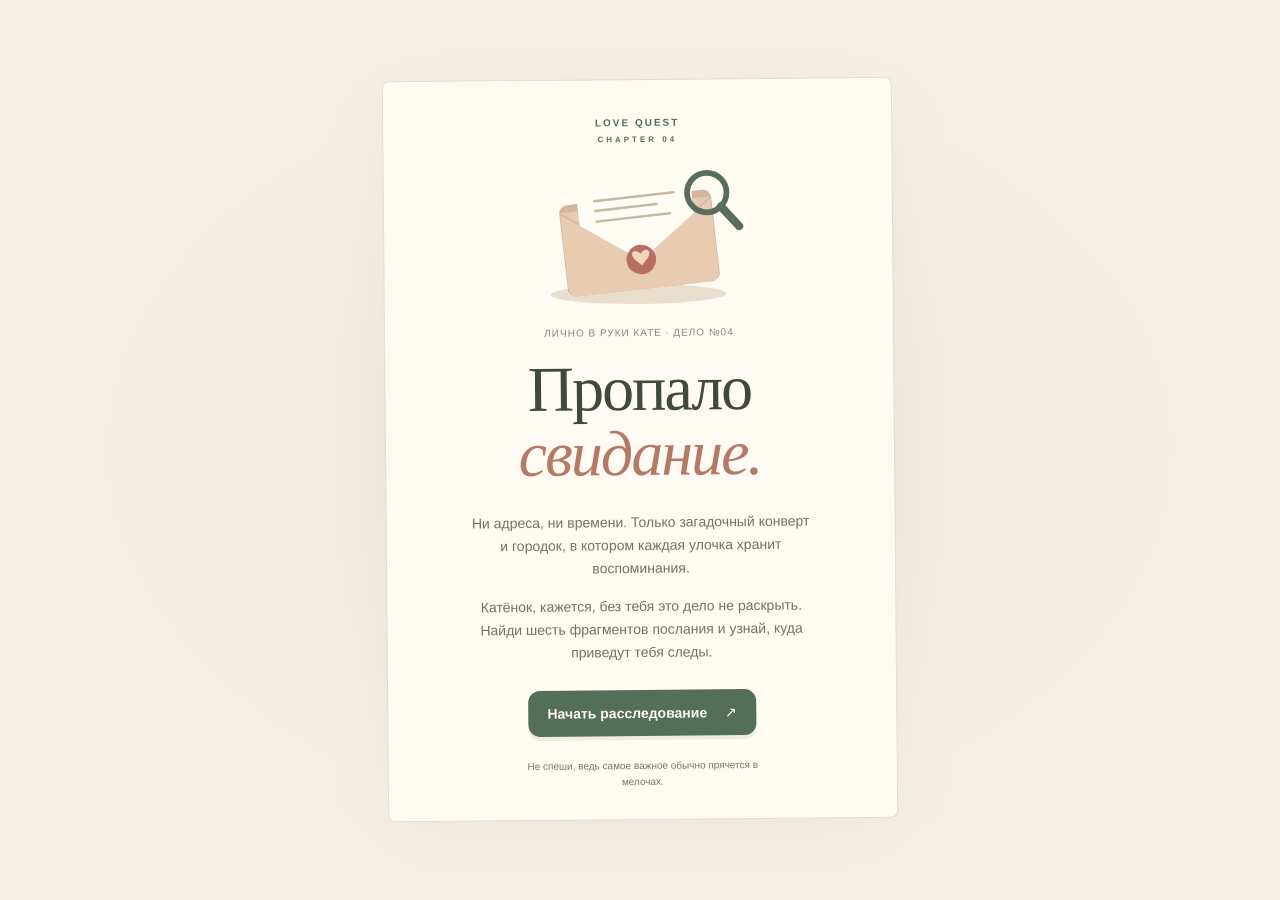
==== commit 80fef71e: "Add files via upload" ====
--- a/index.html
+++ b/index.html
@@ -10,9 +10,21 @@
   <link rel="stylesheet" href="missions/001-letters/mission.css">
   <link rel="stylesheet" href="missions/002-photo/mission.css">
   <link rel="stylesheet" href="missions/003-objects/mission.css">
+  <link rel="stylesheet" href="missions/004-crossword/mission.css">
+  <link rel="stylesheet" href="missions/005-archive/mission.css">
+  <link rel="stylesheet" href="missions/006-dash/mission.css">
+  <link rel="stylesheet" href="css/polish.css">
+  <script src="js/polish.js" defer></script>
   <script src="missions/001-letters/mission.js" defer></script>
   <script src="missions/002-photo/mission.js" defer></script>
   <script src="missions/003-objects/mission.js" defer></script>
+  <script src="missions/004-crossword/mission.js" defer></script>
+  <script src="missions/005-archive/mission.js" defer></script>
+  <script src="missions/006-dash/mission.js" defer></script>
+  <link rel="stylesheet" href="css/finale.css">
+  <script src="js/finale/notifications.js" defer></script>
+  <script src="js/finale/art.js" defer></script>
+  <script src="js/finale/finale.js" defer></script>
   <script src="js/main.js" defer></script>
 </head>
 <body>
@@ -25,8 +37,8 @@
       </div>
       <p class="case-number">Лично в руки Кате · Дело №04</p>
       <h1 id="intro-title">Пропало<br><em>свидание.</em></h1>
-      <p class="intro-copy">Ни адреса, ни времени. Только конверт и городок, в котором каждая улочка что-то помнит.</p>
-      <p class="intro-copy">Катя, кажется, это дело для тебя. Найди шесть фрагментов послания — и узнай, куда ведут следы.</p>
+      <p class="intro-copy">Ни адреса, ни времени. Только загадочный конверт и городок, в котором каждая улочка хранит воспоминания.</p>
+      <p class="intro-copy">Катёнок, кажется, без тебя это дело не раскрыть. Найди шесть фрагментов послания и узнай, куда приведут тебя следы.</p>
       <button id="begin" class="button primary" type="button">Начать расследование <span aria-hidden="true">↗</span></button>
       <p class="quiet">Не спеши, ведь самое важное обычно прячется в мелочах.</p>
     </div>
@@ -39,7 +51,7 @@
     </header>
     <main id="main">
       <section class="hero" aria-labelledby="map-title">
-        <div><p class="eyebrow">Личное расследование · 29 ноября 2026</p><h1 id="map-title" tabindex="-1">Дело о пропавшем<br><em>свидании</em></h1><p class="hero-copy">Шесть мест. Шесть маленьких секретов.<br>И одна история, которую предстоит собрать.</p></div>
+        <div><p class="eyebrow">Личное расследование · 29 ноября 2026</p><h1 id="map-title" tabindex="-1">Дело о пропавшем<br><em>свидании</em></h1><p class="hero-copy">Шесть мест. Шесть секретов. <br>И одна история, которую знаем только мы.</p></div>
         <div class="progress-note"><span class="eyebrow">Найдено фрагментов</span><p class="progress-count"><strong id="progress-count">0</strong><span>/ 6</span></p><ol id="progress-markers" class="progress-markers" aria-label="Прогресс расследования"></ol><span id="progress-caption" class="quiet">Первый след уже ждёт.</span></div>
       </section>
 
@@ -50,10 +62,39 @@
           <div class="town">
             <svg class="town-landscape" viewBox="0 0 640 900" preserveAspectRatio="none" aria-hidden="true">
               <defs><g id="town-crown"><ellipse cy="-21" rx="21" ry="28" fill="#a2b38b"/><ellipse cx="-7" cy="-29" rx="10" ry="16" fill="#b7c79b"/></g><g id="town-tree"><path d="M0-12V20" stroke="#a58d6d" stroke-width="5" stroke-linecap="round"/><use href="#town-crown"/></g><g id="town-flower"><path d="M0 4v10" stroke="#8d9f78" stroke-width="2"/><circle r="4" fill="#d4a190"/><circle r="1.4" fill="#faf1cc"/></g></defs>
+              <defs>
+                <radialGradient id="town-lamp-glow"><stop stop-color="#fff3b1" stop-opacity=".88"/><stop offset="1" stop-color="#ffe2a3" stop-opacity="0"/></radialGradient>
+                <g id="town-lamp">
+                  <ellipse cx="5" cy="1" rx="15" ry="3" fill="#778666" opacity=".24"/>
+                  <circle cy="-39" r="25" fill="url(#town-lamp-glow)"/>
+                  <path d="M0 0v-31m-5 30h10m-9-30h8" fill="none" stroke="#746d58" stroke-width="3" stroke-linecap="round"/>
+                  <path d="m-7-41 7-6 7 6-3 10h-8z" fill="#ffe9a5" stroke="#786d55" stroke-width="2"/>
+                  <path d="M0-40v7m-8-8H8" stroke="#aa8960" stroke-width="1.4"/>
+                </g>
+              </defs>
+              <g opacity=".64">
+                <path d="M8 175Q120 109 206 174T397 156 632 169V0H8Z" fill="#c8d7b4"/>
+                <path d="M0 85q90-62 193 1t227 5q100-48 220 10V0H0Z" fill="#d9e2c3"/>
+                <ellipse cx="316" cy="863" rx="155" ry="32" fill="#afc29d"/>
+                <ellipse cx="316" cy="864" rx="99" ry="18" fill="#dce2b9"/>
+                <path d="M22 803q47-30 78-10m449 10q27-33 68-17" fill="none" stroke="#f5e6c0" stroke-width="5" stroke-linecap="round" stroke-dasharray="2 9"/>
+              </g>
               <path d="M250 326c45-43 127-33 145 12-37 37-108 39-145-12ZM254 621c34-27 116-35 140 1-35 31-104 29-140-1Z" fill="#c5d4b2" opacity=".5"/>
               <g opacity=".9"><use href="#town-tree" x="37" y="83"/><use href="#town-tree" x="595" y="68"/><g class="living-tree tree-one" transform="translate(309 80)"><path d="M0-12V20" stroke="#a58d6d" stroke-width="5" stroke-linecap="round"/><g class="tree-crown"><use href="#town-crown"/></g></g><use href="#town-tree" x="65" y="327"/><use href="#town-tree" x="583" y="339"/><g class="living-tree tree-two" transform="translate(315 394)"><path d="M0-12V20" stroke="#a58d6d" stroke-width="5" stroke-linecap="round"/><g class="tree-crown"><use href="#town-crown"/></g></g><use href="#town-tree" x="40" y="610"/><use href="#town-tree" x="595" y="629"/><g class="living-tree tree-three" transform="translate(307 684)"><path d="M0-12V20" stroke="#a58d6d" stroke-width="5" stroke-linecap="round"/><g class="tree-crown"><use href="#town-crown"/></g></g><use href="#town-tree" x="49" y="867"/><use href="#town-tree" x="591" y="865"/></g>
               <g><use href="#town-flower" x="88" y="90"/><use href="#town-flower" x="100" y="100"/><use href="#town-flower" x="540" y="300"/><use href="#town-flower" x="553" y="307"/><use href="#town-flower" x="261" y="361"/><use href="#town-flower" x="380" y="650"/><use href="#town-flower" x="390" y="638"/><use href="#town-flower" x="83" y="839"/></g>
               <g fill="none" stroke="#7f8d77" stroke-width="3" stroke-linecap="round"><path d="M330 294v34m-9-34h18m-18 0v-14h18v14M301 592v34m-9-34h18m-18 0v-14h18v14"/></g>
+              <g stroke-linecap="round">
+                <path d="M119 219h12v25h-12z" fill="#8e8061"/><path d="M106 215q0-9 12-9h18v17h-30z" fill="#a47867"/><path d="M112 215h12" stroke="#f2d6aa" stroke-width="2"/>
+                <path d="M505 689h80m-80 9h80m-74-15v23m18-23v23m18-23v23m18-23v23m17-23v23" stroke="#ba9b76" stroke-width="4" opacity=".7"/>
+                <g fill="none" stroke="#718478" stroke-width="2.5">
+                  <circle cx="526" cy="810" r="12"/><circle cx="558" cy="810" r="12"/>
+                  <path d="m526 810 9-17 10 17h-19m19 0 9-19 4 19m-9-22h8m-26 5h9"/>
+                </g>
+                <g class="town-lanterns">
+                  <use href="#town-lamp" x="68" y="245"/><use href="#town-lamp" x="567" y="298"/>
+                  <use href="#town-lamp" x="65" y="555"/><use href="#town-lamp" x="565" y="842"/>
+                </g>
+              </g>
             </svg>
             <svg id="town-routes" class="town-routes" aria-hidden="true" focusable="false"></svg>
             <div id="mission-map" class="mission-map"></div>
@@ -61,13 +102,14 @@
               <svg class="resident resident-reader" data-npc="reader" viewBox="0 0 32 60" focusable="false"><ellipse cx="16" cy="56" rx="12" ry="3" fill="#8d9c7a" opacity=".2"/><path d="M12 42v12m8-12v12" stroke="#737f7d" stroke-width="4" stroke-linecap="round"/><path d="M7 29q9-7 18 0l2 16H5Z" fill="#bb9582"/><g class="npc-head"><circle cx="16" cy="19" r="8" fill="#e6caa5"/><path d="M8 19q-2-14 8-14 11 0 9 14" fill="#8e806b"/></g><g class="npc-book"><path d="M8 32q7-3 8 1 2-4 9-1v11q-7-4-9-1-2-3-8 0Z" fill="#f4e9cc"/><path d="M16 33v9" stroke="#b7ad8e"/></g></svg>
               <svg class="resident resident-florist" data-npc="florist" viewBox="0 0 32 60" focusable="false"><ellipse cx="16" cy="56" rx="12" ry="3" fill="#8d9c7a" opacity=".2"/><path d="M12 44v10m8-10v10" stroke="#8c7e6c" stroke-width="4" stroke-linecap="round"/><path d="M8 29h16l4 17H4Z" fill="#91a488"/><circle cx="16" cy="20" r="8" fill="#e5c09e"/><path d="M5 16q10-13 22 0Z" fill="#b2a178"/><g class="npc-flowers"><path d="M10 43q5-10 11-13" fill="none" stroke="#6c886b" stroke-width="2"/><g fill="#c49885"><circle cx="21" cy="30" r="4"/><circle cx="25" cy="35" r="3"/><circle cx="17" cy="34" r="3"/></g></g></svg>
               <svg class="resident resident-walker" data-npc="walker" viewBox="0 0 32 60" focusable="false"><ellipse cx="16" cy="56" rx="12" ry="3" fill="#8d9c7a" opacity=".2"/><g class="npc-walk-legs"><path d="m13 43-3 11m9-11 4 11" stroke="#7e827d" stroke-width="4" stroke-linecap="round"/></g><path d="M8 28h16l2 18H6Z" fill="#b9a57a"/><circle cx="16" cy="18" r="8" fill="#e5c4a3"/><path d="M7 15q0-13 10-11 10 2 9 13" fill="#828773"/><path d="m24 31 4 10" stroke="#e5c4a3" stroke-width="3" stroke-linecap="round"/><rect x="22" y="39" width="10" height="10" rx="2" fill="#ac8f72"/></svg>
-              <svg class="resident resident-photographer" data-npc="photographer" viewBox="0 0 32 60" focusable="false"><ellipse cx="16" cy="56" rx="12" ry="3" fill="#8d9c7a" opacity=".2"/><path d="M12 43v11m8-11v11" stroke="#858c93" stroke-width="4" stroke-linecap="round"/><path d="M8 28h16l3 18H5Z" fill="#a8a685"/><circle cx="16" cy="19" r="8" fill="#e8c6a2"/><path d="M8 17q-1-12 9-11 10 0 8 12" fill="#8e8070"/><g class="camera-hand"><path d="m9 31 1-10m13 10 1-10" stroke="#e8c6a2" stroke-width="4" stroke-linecap="round"/><rect x="7" y="16" width="19" height="12" rx="3" fill="#7d8982"/><circle cx="18" cy="22" r="4" fill="#c3d3cc" stroke="#5f736b" stroke-width="2"/></g></svg>
-              <svg class="bench-scene" viewBox="0 0 76 60" focusable="false"><ellipse cx="38" cy="55" rx="34" ry="4" fill="#8d9c7a" opacity=".15"/><path d="M8 32h60M8 39h60m-54 0v15m48-15v15" fill="none" stroke="#b29b7b" stroke-width="5" stroke-linecap="round"/><g data-npc="bench-left"><path d="m23 38-1 14m8-13 2 13" stroke="#838d86" stroke-width="4" stroke-linecap="round"/><path d="M17 26q9-6 17 0l1 13H16Z" fill="#a7b498"/><g class="npc-head"><circle cx="26" cy="17" r="8" fill="#e7c6a5"/><path d="M18 16q-1-12 9-11 9 1 7 12" fill="#9a8b74"/></g><path d="m32 28 7 5" stroke="#e7c6a5" stroke-width="3" stroke-linecap="round"/></g><g data-npc="bench-right"><path d="m48 38-2 14m9-14 1 14" stroke="#9296a0" stroke-width="4" stroke-linecap="round"/><path d="M42 26q9-6 17 0l2 13H41Z" fill="#c09a87"/><g class="npc-head"><circle cx="51" cy="17" r="8" fill="#e6bea0"/><path d="M43 17q-2-13 8-13 12 1 9 14l-4-7-12 7Z" fill="#8d7b65"/></g><path d="m43 28-5 5" stroke="#e6bea0" stroke-width="3" stroke-linecap="round"/></g></svg>
+              <svg class="resident resident-photographer" data-npc="photographer" viewBox="0 0 32 60" focusable="false"><ellipse cx="16" cy="56" rx="12" ry="3" fill="#8d9c7a" opacity=".2"/><path d="M12 43v11m8-11v11" stroke="#858c93" stroke-width="4" stroke-linecap="round"/><path d="M8 28h16l3 18H5Z" fill="#a8a685"/><circle cx="16" cy="19" r="8" fill="#e8c6a2"/><path d="M8 17q-1-12 9-11 10 0 8 12" fill="#8e8070"/><g class="camera-hand"><path d="m9 35 1-8m13 8 1-8" stroke="#e8c6a2" stroke-width="4" stroke-linecap="round"/><rect x="7" y="23" width="19" height="12" rx="3" fill="#7d8982"/><circle cx="18" cy="29" r="4" fill="#c3d3cc" stroke="#5f736b" stroke-width="2"/></g></svg>
+              <svg class="bench-scene" viewBox="0 0 76 60" focusable="false"><ellipse cx="38" cy="55" rx="34" ry="4" fill="#8d9c7a" opacity=".15"/><path d="M8 32h60M8 39h60m-54 0v15m48-15v15" fill="none" stroke="#b29b7b" stroke-width="5" stroke-linecap="round"/><g data-npc="bench-left"><path d="m23 38-1 14m8-13 2 13" stroke="#838d86" stroke-width="4" stroke-linecap="round"/><path d="M17 26q9-6 17 0l1 13H16Z" fill="#a7b498"/><g class="npc-head"><circle cx="26" cy="17" r="8" fill="#e7c6a5"/><path d="M18 16q-1-12 9-11 9 1 7 12" fill="#9a8b74"/></g><path class="bench-gesture" d="m32 28 7 5" stroke="#e7c6a5" stroke-width="3" stroke-linecap="round"/></g><g data-npc="bench-right"><path d="m48 38-2 14m9-14 1 14" stroke="#9296a0" stroke-width="4" stroke-linecap="round"/><path d="M42 26q9-6 17 0l2 13H41Z" fill="#c09a87"/><g class="npc-head"><circle cx="51" cy="17" r="8" fill="#e6bea0"/><path d="M43 17q-2-13 8-13 12 1 9 14l-4-7-12 7Z" fill="#8d7b65"/></g><path d="m43 28-5 5" stroke="#e6bea0" stroke-width="3" stroke-linecap="round"/></g></svg>
               <svg class="bird bird-one" viewBox="0 0 32 18" focusable="false"><path class="bird-wing" d="M3 12q6-11 13 0 7-11 13 0" fill="none" stroke="#7c8c79" stroke-width="2" stroke-linecap="round"/></svg>
               <svg class="bird bird-two" viewBox="0 0 32 18" focusable="false"><path class="bird-wing" d="M3 12q6-11 13 0 7-11 13 0" fill="none" stroke="#889783" stroke-width="2" stroke-linecap="round"/></svg>
-              <svg class="mikaella" viewBox="0 0 76 70" focusable="false"><ellipse cx="36" cy="64" rx="28" ry="4" fill="#7f8d761c"/><path d="M52 56q26 3 17-13" fill="none" stroke="#a5a8a2" stroke-width="9" stroke-linecap="round"/><ellipse cx="36" cy="45" rx="20" ry="20" fill="#b9bdb6"/><ellipse cx="33" cy="48" rx="12" ry="15" fill="#dce0d5"/><path d="M18 26 17 12q10-3 16 6m12 0q8-7 15-3l-2 16" fill="#a4aaa2"/><path d="m18 16 9 6-8 5m35-9-8 6 9 4" fill="#cfcec0"/><ellipse cx="37" cy="31" rx="23" ry="20" fill="#d6d9d0"/><path d="m29 13 4 9m5-11v10m6-8-2 10" stroke="#b2b8af" stroke-width="3" stroke-linecap="round"/><ellipse cx="27" cy="32" rx="6" ry="5" fill="#b2bc77"/><ellipse cx="47" cy="32" rx="6" ry="5" fill="#b2bc77"/><path d="M21 28 32 30m10 0 11-2" stroke="#a4aaa2" stroke-width="3"/><ellipse cx="28" cy="32" rx="1.5" ry="4" fill="#4c5950"/><ellipse cx="46" cy="32" rx="1.5" ry="4" fill="#4c5950"/><ellipse cx="31" cy="41" rx="8" ry="5" fill="#edf0e5"/><ellipse cx="43" cy="41" rx="8" ry="5" fill="#edf0e5"/><path d="m33 38 4 4 4-4Z" fill="#a18e83"/><path d="M37 42v3m-17-5-11-2m11 6L8 45m46-5 11-2m-11 6 12 1" fill="none" stroke="#a1a69b" stroke-width="1"/><path d="M25 60h9m7 0h9" stroke="#d8ddd3" stroke-width="6" stroke-linecap="round"/></svg>
+              <svg class="resident polish-coffee" viewBox="0 0 32 60" focusable="false"><path d="M12 44v11m8-11v11" stroke="#747e72" stroke-width="4" stroke-linecap="round"/><path d="M8 44l2-21h12l3 21Z" fill="#b78570"/><circle cx="16" cy="15" r="8" fill="#e4be99"/><path d="M8 15q0-13 13-8l3 7-12-3Z" fill="#797263"/><g class="polish-cup"><path d="m18 27 6 10" stroke="#c78f78" stroke-width="4"/><path d="M24 29h7l-1 8h-5Zm7 1h2v4h-2" fill="#fcf2d6"/></g></svg>
               <span class="falling-leaf leaf-one"></span><span class="falling-leaf leaf-two"></span><span class="falling-leaf leaf-three"></span>
             </div>
+            <div class="town-pets"></div>
             <div id="town-katya" class="katya" data-state="standing" aria-hidden="true" hidden>
               <svg class="katya-sprite" viewBox="0 0 40 80" focusable="false">
                 <defs><linearGradient id="katya-hair" x2="1" y2="1"><stop stop-color="#837259"/><stop offset=".5" stop-color="#ad9673"/><stop offset="1" stop-color="#c6ae86"/></linearGradient></defs>
@@ -78,7 +120,7 @@
                 <path d="M10 33q10-8 20 0l3 24q-13 6-26 0Z" fill="#85695a"/><path d="M12 32q8 14 16 0" fill="none" stroke="#a58975" stroke-width="4"/><path d="M15 42v7m10-7v7M13 52q7 4 14 0" fill="none" stroke="#b49b85" stroke-width="1"/>
                 <g class="katya-arm arm-left"><path d="m9 37-4 17" fill="none" stroke="#927362" stroke-width="6" stroke-linecap="round"/><circle cx="5" cy="56" r="3" fill="#edc7a1"/></g>
                 <g class="katya-arm arm-right"><path d="m31 37 4 12" fill="none" stroke="#927362" stroke-width="6" stroke-linecap="round"/><circle cx="35" cy="51" r="3" fill="#edc7a1"/><path d="m35 48-2-5" stroke="#61745d" stroke-width="2"/><circle cx="31" cy="39" r="5" fill="#dce6d1" stroke="#61745d" stroke-width="2"/></g>
-                <ellipse cx="20" cy="21" rx="10" ry="12" fill="#edc7a1"/><path d="M9 22Q6 3 20 3q15 0 12 21l-5-12-6-4-10 13Z" fill="url(#katya-hair)"/><path d="M13 11q-6 13-2 34m17-33q6 12 1 33" stroke="#d1b992" stroke-width="2" fill="none" stroke-linecap="round"/><path d="M15 22h.1m10 0h.1" stroke="#635746" stroke-width="2" stroke-linecap="round"/><path d="M16 28q4 4 8 0" fill="#fff8e6" stroke="#bc8d76" stroke-width=".7"/>
+                <g class="katya-face"><ellipse cx="20" cy="21" rx="10" ry="12" fill="#edc7a1"/><path d="M9 22Q6 3 20 3q15 0 12 21l-5-12-6-4-10 13Z" fill="url(#katya-hair)"/><path d="M13 11q-6 13-2 34m17-33q6 12 1 33" stroke="#d1b992" stroke-width="2" fill="none" stroke-linecap="round"/><path d="M15 22h.1m10 0h.1" stroke="#635746" stroke-width="2" stroke-linecap="round"/><path d="M16 28q4 4 8 0" fill="#fff8e6" stroke="#bc8d76" stroke-width=".7"/></g>
               </svg><span class="katya-label">Ты здесь</span>
             </div>
             <div id="find-notice" class="find-notice" role="status" hidden></div>
--- a/missions/002-photo/mission.css
+++ b/missions/002-photo/mission.css
@@ -23,7 +23,7 @@
   padding: 0;
   border: 0;
   border-radius: 0;
-  background: url('../../assets/mission-002/proposal.jpg') no-repeat;
+  background: url('../../assets/mission-002/ornament.svg') no-repeat;
   background-size: 300% 400%;
   box-shadow: inset 0 0 0 1px #fff8e966;
 }
--- a/missions/003-objects/mission.css
+++ b/missions/003-objects/mission.css
@@ -145,3 +145,9 @@
   .objects-clue { transition: none; }
   .objects-story { animation: none; }
 }
+
+.objects-clue[data-object="book"] svg { width: 75%; }
+.objects-clue[data-covered="true"]:is(:hover, :focus-visible, :active) { background: #fff3d02a; }
+@media (prefers-reduced-motion: no-preference) {
+  .objects-clue.is-uncovered svg { animation: objects-story-in .2s ease-out; }
+}
--- a/missions/004-crossword/mission.css
+++ b/missions/004-crossword/mission.css
@@ -0,0 +1,322 @@
+dialog.library-panel {
+  width: min(620px, calc(100% - 20px));
+  max-height: calc(var(--library-view-height, 100dvh) - 24px - env(safe-area-inset-top, 0px) - env(safe-area-inset-bottom, 0px));
+}
+
+.library-panel .panel-content {
+  padding-inline: clamp(12px, 4vw, 26px);
+}
+
+.library-scene {
+  position: relative;
+  border: 1px solid #c1aa8c;
+  border-radius: 15px;
+  background: #ead8b9;
+  box-shadow: 0 3px 0 #ac90752b;
+  isolation: isolate;
+}
+
+.library-illustration {
+  display: block;
+  width: 100%;
+  height: auto;
+  border-radius: inherit;
+}
+
+.library-desk {
+  position: absolute;
+  left: 28%;
+  top: 60%;
+  width: 46%;
+  height: 22%;
+  min-width: 44px;
+  min-height: 44px;
+  border-radius: 25%;
+  padding: 0;
+  background: transparent;
+  transition: background-color .2s ease, box-shadow .2s ease;
+}
+
+.library-desk:hover,
+.library-desk:focus-visible {
+  background: #fff4b828;
+  box-shadow: 0 0 0 2px #8f7955;
+}
+
+.library-desk-label {
+  position: absolute;
+  left: 50%;
+  bottom: -12px;
+  transform: translateX(-50%);
+  white-space: nowrap;
+  border: 1px solid #b3a383;
+  border-radius: 20px;
+  padding: 5px 10px;
+  background: #faf2de;
+  color: #4e6150;
+  font-size: 12px;
+  box-shadow: 0 2px 5px #7a685b20;
+}
+
+.library-panel .library-note {
+  margin: 12px 0;
+  font-size: 12px;
+}
+
+.library-counter {
+  color: var(--green);
+  font-weight: 650;
+}
+
+.library-answer-form {
+  min-width: 0;
+  padding: 14px;
+  border: 1px solid #d8c8aa;
+  border-radius: 12px;
+  background: #f2ead9;
+  scroll-margin-top: 72px;
+}
+
+.library-question {
+  display: block;
+  font-family: var(--serif);
+  font-size: 20px;
+  line-height: 1.3;
+}
+
+.library-answer-form .library-note {
+  margin: 8px 0 10px;
+}
+
+.library-answer {
+  width: 100%;
+  min-width: 0;
+  min-height: 48px;
+  border: 1px solid #a9ad93;
+  border-radius: 8px;
+  padding: 10px;
+  background: #fffdf5;
+  color: var(--ink);
+  font-family: inherit;
+  font-size: 18px;
+  letter-spacing: 1.5px;
+  scroll-margin-block: 180px 24px;
+}
+
+.library-answer:focus-visible {
+  outline: 3px solid #8d7959;
+  outline-offset: 2px;
+}
+
+.library-answer[readonly] {
+  background: #e9efdf;
+  border-color: #829777;
+}
+
+.library-answer[aria-invalid="true"] {
+  border-color: #a76e5c;
+}
+
+.library-feedback,
+.library-romance {
+  margin: 8px 0;
+}
+
+.library-feedback:empty,
+.library-romance:empty {
+  margin: 0;
+}
+
+.library-romance {
+  color: #8f5f62 !important;
+  font-family: var(--serif);
+  font-size: 17px !important;
+}
+
+.library-actions {
+  display: flex;
+  flex-wrap: wrap;
+  gap: 8px;
+  margin-top: 12px;
+}
+
+.library-actions .button {
+  flex: 1 1 170px;
+}
+
+.library-grid-scroll {
+  overflow-x: auto;
+  overscroll-behavior-x: contain;
+  padding: 5px;
+  border: 1px solid #d9cfba;
+  border-radius: 10px;
+  background: #eae5d7;
+}
+
+.library-grid {
+  display: grid;
+  grid-template-columns: repeat(var(--library-columns), 1fr);
+  min-width: calc(var(--library-columns) * 28px);
+  gap: 1px;
+}
+
+.library-cell,
+.library-blank {
+  min-width: 0;
+  aspect-ratio: 1;
+}
+
+.library-cell {
+  position: relative;
+  display: grid;
+  place-items: center;
+  border: 1px solid #c1bda8;
+  border-radius: 3px;
+  padding: 5px 0 0;
+  background: #fffaf0;
+  font-size: clamp(16px, 3.5vw, 23px);
+  font-weight: 600;
+}
+
+.library-cell small {
+  position: absolute;
+  top: 1px;
+  left: 2px;
+  font-size: 9px;
+  line-height: 1;
+  font-weight: 600;
+}
+
+.library-cell.is-crossing {
+  border-style: double;
+  border-width: 3px;
+}
+
+.library-cell.is-selected {
+  background: #f6e4bb;
+  border-color: #977950;
+}
+
+.library-cell.is-correct {
+  background: #dfe8d3;
+  color: #3d5c46;
+}
+
+.library-cell.is-selected.is-correct {
+  background: #d5dfbc;
+  border-color: #8d764d;
+}
+
+.library-cell.is-draft {
+  color: #6d7486;
+}
+
+.library-cell.is-error {
+  background: #f1dcd2;
+  border-color: #b07862;
+}
+
+.library-cell.is-love {
+  background: #f0d9da;
+  border-color: #b78b83;
+  animation: library-love 1.2s ease-in-out 2;
+}
+
+.library-cell:focus-visible {
+  z-index: 1;
+  outline-offset: 0;
+}
+
+.library-questions {
+  display: grid;
+  gap: 7px;
+  margin-top: 16px;
+}
+
+.library-word {
+  display: flex;
+  flex-direction: column;
+  gap: 4px;
+  min-height: 48px;
+  padding: 11px 12px;
+  border: 1px solid #ded5c3;
+  border-radius: 9px;
+  text-align: left;
+  background: #f3edde;
+  line-height: 1.4;
+  font-size: 14px;
+}
+
+.library-word small {
+  font-size: 11px;
+  color: #73786b;
+}
+
+.library-word.is-correct {
+  background: #e9efde;
+}
+
+.library-word[aria-pressed="true"] {
+  border-color: #997c55;
+  box-shadow: inset 3px 0 #997c55;
+}
+
+.library-ready {
+  margin: 15px 0;
+  padding: 14px;
+  border-radius: 12px;
+  background: #e7edda;
+}
+
+.library-final-book {
+  margin: 14px 0 20px;
+  border: 1px solid #c7b48f;
+  border-left: 8px double #bca47d;
+  border-radius: 5px 18px 18px 5px;
+  padding: 25px;
+  background: linear-gradient(100deg, #eaddbd, #fff6df 14%, #faf0d8);
+  box-shadow: 3px 4px 0 #cbb59440;
+}
+
+.library-final-book h3 {
+  font-size: 25px;
+}
+
+.library-panel #panel-body > .button {
+  margin: 6px 6px 6px 0;
+}
+
+.library-crossword #panel-body,
+.library-final-book {
+  animation: library-page-in .2s ease-out;
+}
+
+@keyframes library-page-in {
+  from { opacity: .5; }
+  to { opacity: 1; }
+}
+
+@keyframes library-love {
+  50% { box-shadow: inset 0 0 0 2px #ca9d97; }
+}
+
+@media (max-width: 680px) {
+  dialog.library-panel {
+    top: calc(var(--library-view-top, 0px) + env(safe-area-inset-top, 0px));
+    bottom: auto;
+    margin-block: 12px;
+  }
+}
+
+@media (prefers-reduced-motion: reduce) {
+  .library-desk { transition: none; }
+  .library-crossword #panel-body,
+  .library-final-book,
+  .library-cell.is-love { animation: none; }
+}
+
+.library-guide { margin: 0 0 8px; color: var(--ink); font-size: 13px; }
+.library-guide summary { cursor: pointer; padding-block: 12px; min-height: 44px; }
+.library-guide p { margin: 0 0 8px; }
+.library-grid-link { margin-block: 4px; }
+.library-grid-scroll { scroll-margin-top: 66px; }
--- a/missions/005-archive/mission.css
+++ b/missions/005-archive/mission.css
@@ -0,0 +1,315 @@
+dialog.archive-panel {
+  width: min(620px, calc(100% - 20px));
+}
+
+.archive-panel .panel-content {
+  padding-inline: clamp(12px, 4vw, 26px);
+}
+
+.archive-scene {
+  position: relative;
+  isolation: isolate;
+  border: 1px solid #bea98b;
+  border-radius: 15px;
+  background: #e7d4b6;
+  box-shadow: 0 3px 0 #ad92732b;
+}
+
+.archive-illustration {
+  display: block;
+  width: 100%;
+  height: auto;
+  border-radius: inherit;
+}
+
+.archive-box {
+  position: absolute;
+  left: 43%;
+  top: 56%;
+  width: 28%;
+  height: 25%;
+  min-width: 44px;
+  min-height: 44px;
+  padding: 0;
+  border-radius: 16%;
+  background: transparent;
+  transition: background-color .2s ease, box-shadow .2s ease;
+}
+
+.archive-box:hover,
+.archive-box:focus-visible {
+  background: #fff5bf33;
+  box-shadow: 0 0 0 2px #8e7955;
+}
+
+.archive-box-label {
+  position: absolute;
+  left: 50%;
+  bottom: -10px;
+  transform: translateX(-50%);
+  white-space: nowrap;
+  border: 1px solid #b7a381;
+  border-radius: 20px;
+  padding: 5px 10px;
+  background: #faf1db;
+  color: #4e6150;
+  font-size: 12px;
+}
+
+.archive-mote {
+  position: absolute;
+  left: 49%;
+  top: 29%;
+  width: 4px;
+  height: 4px;
+  border-radius: 50%;
+  background: #fff3c8;
+  opacity: .6;
+  pointer-events: none;
+}
+
+.archive-mote:nth-of-type(2) { left: 60%; top: 39%; }
+.archive-mote:nth-of-type(3) { left: 43%; top: 45%; }
+
+.archive-panel[open] .archive-mote {
+  animation: archive-dust 9s ease-in-out infinite alternate;
+}
+
+.archive-panel[open] .archive-mote:nth-of-type(2) { animation-delay: -3s; }
+.archive-panel[open] .archive-mote:nth-of-type(3) { animation-delay: -6s; }
+
+.archive-note,
+.archive-hint {
+  margin-top: 14px;
+  font-size: 13px !important;
+}
+
+.archive-hint {
+  padding: 12px;
+  border-left: 2px solid #b7a17b;
+  background: #f1e8d5;
+}
+
+.archive-selection-note {
+  position: sticky;
+  top: 64px;
+  z-index: 1;
+  padding: 10px 12px;
+  border: 1px solid #d7cbb3;
+  border-radius: 9px;
+  background: #fff7e6;
+  font-size: 12px !important;
+  pointer-events: none;
+}
+
+.archive-board {
+  display: grid;
+  grid-template-columns: repeat(2, minmax(0, 1fr));
+  gap: 12px;
+  list-style: none;
+  padding: 0;
+  margin: 16px 0;
+}
+
+.archive-card {
+  min-width: 0;
+  border: 1px solid #d6c9b2;
+  border-radius: 12px;
+  padding: 8px;
+  background: #f5eedd;
+  box-shadow: 0 2px 0 #b7a58720;
+}
+
+.archive-position {
+  display: block;
+  margin: 2px 2px 8px;
+  color: #73786b;
+  font-size: 11px;
+  letter-spacing: .5px;
+}
+
+.archive-select {
+  display: block;
+  width: 100%;
+  min-height: 44px;
+  border: 2px solid transparent;
+  border-radius: 7px;
+  padding: 4px;
+  color: var(--ink);
+  background: #fffaf0;
+}
+
+.archive-select[aria-pressed="true"] {
+  border-color: #7b8f6b;
+  background: #e6edda;
+  box-shadow: 0 0 0 2px #bac7a4;
+}
+
+.archive-photo {
+  display: block;
+  width: 100%;
+  height: auto;
+  object-fit: contain;
+  border-radius: 3px;
+  background: #e4dfd2;
+}
+
+.archive-select .archive-photo {
+  aspect-ratio: 3 / 4;
+}
+
+.archive-select-label {
+  display: block;
+  padding: 9px 2px 6px;
+  font-size: 12px;
+  line-height: 1.4;
+}
+
+.archive-preview-button {
+  width: 100%;
+  min-height: 44px;
+  margin-top: 7px;
+  padding: 9px 4px;
+  font-size: 12px;
+}
+
+.archive-feedback {
+  scroll-margin-block: 80px 20px;
+}
+
+.archive-feedback:empty {
+  margin: 0;
+}
+
+.archive-actions {
+  display: flex;
+  flex-wrap: wrap;
+  gap: 8px;
+  margin-top: 16px;
+}
+
+.archive-actions .button {
+  flex: 1 1 190px;
+}
+
+.archive-preview-viewport {
+  max-height: 60dvh;
+  overflow: auto;
+  overscroll-behavior: contain;
+  margin: 15px 0;
+  border: 1px solid #d4c5a9;
+  border-radius: 9px;
+  background: #e8e1d3;
+}
+
+.archive-preview-viewport.is-expanded .archive-photo {
+  width: var(--archive-photo-width);
+  max-width: none;
+}
+
+.archive-preview #panel-body > .button {
+  margin: 4px 6px 4px 0;
+}
+
+.archive-timeline {
+  margin: 22px 0;
+  padding: 0 0 0 18px;
+  list-style: none;
+  border-left: 2px solid #c8c5a6;
+}
+
+.archive-memory {
+  position: relative;
+  margin-bottom: 24px;
+  padding: 12px;
+  border: 1px solid #d5c7ac;
+  border-radius: 5px 14px 14px 5px;
+  background: #fff7e7;
+  box-shadow: 2px 3px 0 #c4b39325;
+}
+
+.archive-memory::before {
+  content: '';
+  position: absolute;
+  left: -26px;
+  top: 18px;
+  width: 12px;
+  height: 12px;
+  border-radius: 50%;
+  border: 2px solid #fff7e7;
+  background: #8c9f7e;
+}
+
+.archive-memory figure {
+  margin: 0;
+}
+
+.archive-memory figcaption {
+  margin: 12px 0 6px;
+  font-family: var(--serif);
+  font-size: 20px;
+  color: var(--green);
+}
+
+.archive-memory .button {
+  min-height: 44px;
+  margin-top: 4px;
+}
+
+.archive-image-error {
+  font-size: 12px !important;
+  color: #9a624f !important;
+}
+
+@keyframes archive-dust {
+  to { transform: translate(9px, -12px); opacity: .2; }
+}
+
+dialog.archive-panel.archive-preview {
+  width: min(720px, calc(100% - 12px));
+}
+.archive-preview .panel-content { padding-inline: clamp(9px, 3vw, 22px); }
+.archive-photo-actions { display: flex; flex-wrap: wrap; gap: 6px; }
+.archive-photo-actions .button { padding-inline: 12px; }
+.archive-preview-viewport { margin: 8px 0; max-height: 70vh; max-height: 70dvh; }
+.archive-preview-viewport:not(.is-expanded) .archive-photo {
+  width: auto;
+  max-width: 100%;
+  max-height: 70vh;
+  max-height: 70dvh;
+  margin-inline: auto;
+}
+@media (max-width: 360px) {
+  .archive-board { gap: 8px; }
+  .archive-card { padding: 5px; }
+}
+
+@media (prefers-reduced-motion: reduce) {
+  .archive-box { transition: none; }
+  .archive-panel[open] .archive-mote { animation: none; }
+}
+
+.archive-select[data-match] {
+  position: relative;
+  box-shadow: inset 0 0 0 2px var(--archive-match-color);
+}
+
+.archive-select[data-match="correct"] { --archive-match-color: #42674a; }
+.archive-select[data-match="incorrect"] { --archive-match-color: #9a4649; }
+
+.archive-match-mark {
+  position: absolute;
+  inset: 8px 8px auto auto;
+  display: grid;
+  place-items: center;
+  width: 23px;
+  height: 23px;
+  border-radius: 50%;
+  background: var(--archive-match-color);
+  color: white;
+  font-weight: 700;
+  pointer-events: none;
+}
+
+.archive-hint-count { color: var(--ink); font-weight: 650; }
+.archive-hint-count:empty { margin: 0; }
--- a/missions/006-dash/mission.css
+++ b/missions/006-dash/mission.css
@@ -0,0 +1,152 @@
+dialog.dash-panel {
+  width: min(620px, calc(100% - 20px));
+}
+
+dialog.dash-playing {
+  width: min(820px, calc(100% - 16px));
+  height: calc(100dvh - 16px - env(safe-area-inset-top, 0px) - env(safe-area-inset-bottom, 0px));
+  max-height: calc(100dvh - 16px - env(safe-area-inset-top, 0px) - env(safe-area-inset-bottom, 0px));
+}
+
+dialog.dash-playing[open] {
+  display: flex;
+  flex-direction: column;
+  overflow: hidden;
+}
+
+.dash-playing .panel-header {
+  flex: 0 0 auto;
+  padding: 8px 12px;
+}
+
+.dash-playing .panel-content {
+  flex: 1;
+  min-height: 0;
+  display: flex;
+  flex-direction: column;
+  overflow: hidden;
+  padding: 0;
+}
+
+.dash-playing #panel-title {
+  position: absolute;
+  width: 1px;
+  height: 1px;
+  padding: 0;
+  margin: -1px;
+  overflow: hidden;
+  clip: rect(0, 0, 0, 0);
+  white-space: nowrap;
+}
+
+.dash-playing #panel-body {
+  flex: 1;
+  min-height: 0;
+  display: flex;
+  flex-direction: column;
+}
+
+.dash-toolbar {
+  display: flex;
+  align-items: center;
+  flex: 0 0 auto;
+  gap: 8px;
+  padding: 4px 10px 8px;
+  border-bottom: 1px solid #ded9ca;
+}
+
+.dash-toolbar p {
+  flex: 1;
+  margin: 0;
+  font-size: 11px;
+  line-height: 1.4;
+}
+
+.dash-toolbar .button {
+  min-height: 44px;
+  padding: 8px 12px;
+  font-size: 12px;
+}
+
+.dash-play-area {
+  position: relative;
+  flex: 1;
+  min-height: 0;
+  background: #f3e7dc;
+}
+
+.dash-frame {
+  display: block;
+  width: 100%;
+  height: 100%;
+  border: 0;
+}
+
+.dash-exit-prompt {
+  position: absolute;
+  inset: 0;
+  z-index: 1;
+  display: grid;
+  align-items: center;
+  overflow-y: auto;
+  padding: 14px;
+  background: #334536b8;
+}
+
+.dash-exit-paper {
+  max-width: 420px;
+  margin: auto;
+  padding: 20px;
+  border-radius: 17px;
+  background: #fffaf0;
+  box-shadow: 0 12px 40px #26362933;
+}
+
+.dash-exit-paper h3 {
+  margin-top: 0;
+  font-size: 25px;
+}
+
+.dash-exit-paper .button {
+  width: 100%;
+  margin-top: 8px;
+}
+
+.dash-success {
+  margin: 14px 0;
+  padding: 22px;
+  border: 1px solid #d5c4a5;
+  border-radius: 16px;
+  background: #f1ead8;
+  animation: dash-arrive .25s ease-out;
+}
+
+.dash-success h3 {
+  font-size: 26px;
+}
+
+.dash-seal {
+  display: grid;
+  place-items: center;
+  width: 60px;
+  height: 60px;
+  border: 1px solid #a8b195;
+  border-radius: 50%;
+  background: #e3e9d5;
+  font: 25px var(--serif);
+  color: var(--green);
+}
+
+.dash-actions {
+  display: grid;
+  gap: 8px;
+}
+
+@keyframes dash-arrive {
+  from { opacity: .5; }
+  to { opacity: 1; }
+}
+
+@media (prefers-reduced-motion: reduce) {
+  .dash-success { animation: none; }
+}
--- a/css/polish.css
+++ b/css/polish.css
@@ -0,0 +1,228 @@
+.town {
+  border-radius: 56px 56px 24px 24px;
+  background:
+    radial-gradient(ellipse at 16% 15%, #f8efd2 0, transparent 29%),
+    radial-gradient(ellipse at 65% 41%, #ecedce 0, transparent 39%),
+    radial-gradient(ellipse at 33% 76%, #eae8c6 0, transparent 34%),
+    linear-gradient(155deg, #e0e8ce, #d2dfbe 62%, #bdcda9);
+}
+.town::after {
+  content: '';
+  position: absolute;
+  inset: 0;
+  border-radius: inherit;
+  box-shadow: inset 0 0 0 5px #f8f4d243;
+  pointer-events: none;
+}
+.mission-map {
+  grid-template-rows: repeat(3, 232px);
+  padding: 30px 23px 44px;
+  column-gap: clamp(42px, 10%, 120px);
+}
+.location { min-height: 0; padding: 6px 0 0; }
+.location:nth-child(3n + 2) { margin-top: 11px; }
+.location .building {
+  height: auto;
+  width: min(100%, 182px);
+  aspect-ratio: 220 / 160;
+}
+.location:hover .building { transform: none; }
+.location:not(.locked):is(:hover, :focus-visible, :active) .building {
+  filter: saturate(1.16) drop-shadow(2px 6px 3px #52664b46);
+}
+.location.locked .building { filter: saturate(.38) drop-shadow(2px 4px 2px #56654c20); opacity: .72; }
+.location.completed .building { filter: saturate(1) drop-shadow(2px 4px 2px #56654c35); }
+.location-name { min-height: 35px; margin-top: 23px; }
+.location-number { top: 0; }
+.location-status { margin-top: 3px; }
+.location.current::before {
+  inset: auto auto 59px 50%;
+  width: min(82%, 150px);
+  transform: translateX(-50%);
+  height: 21px;
+}
+.street-edge { stroke: #a6a988; stroke-width: 21; opacity: .43; }
+.street-fill { stroke: #f1e2bf; stroke-width: 17; }
+.street-track { stroke: #bc9d78; stroke-dasharray: 1 6; }
+.entry-path { stroke: #dbc59e; }
+.town-life .resident-reader { left: calc(50% - 24px); top: 37%; }
+.town-life .resident-florist { left: calc(50% + 10px); top: 40%; }
+.town-life .resident-photographer { left: calc(50% + 4px); top: 11%; }
+.town-life .bench-scene { left: 50%; top: 68%; transform: translateX(-50%); width: 45px; }
+.polish-coffee { left: calc(50% - 20px); bottom: 12%; }
+.polish-cup { transform-origin: 19px 31px; animation: polish-sip 14s -6s infinite; }
+.katya-face { transform-origin: 20px 31px; }
+#town-katya[data-state="standing"] .katya-face { animation: polish-look 12s -5s infinite; }
+.town-pets { position: absolute; inset: 0; z-index: 4; pointer-events: none; }
+.polish-pet {
+  position: absolute;
+  display: grid;
+  place-items: center;
+  width: 52px;
+  height: 48px;
+  border-radius: 14px;
+  padding: 1px;
+  background: transparent;
+  pointer-events: auto;
+}
+.town-pets .polish-cat { top: 20%; left: calc(50% - 26px); }
+.town-pets .polish-dog { bottom: 7px; left: calc(50% - 26px); }
+.polish-pet svg { width: 100%; overflow: visible; }
+.polish-pet span {
+  position: absolute;
+  top: 0;
+  right: 4px;
+  opacity: 0;
+  color: #a85757;
+  text-shadow: 0 0 3px #fff1d7;
+}
+.polish-pet.is-reacting span { opacity: 1; animation: polish-heart .8s ease-out both; }
+.pet-tail { transform-origin: 55px 36px; }
+.polish-pet.is-reacting .pet-tail { animation: polish-wag .18s ease-in-out 4 alternate; }
+.polish-cat.is-reacting .pet-eyes { transform-origin: 30px 27px; animation: polish-blink .45s ease; }
+.polish-dog svg { animation: polish-dog-step 16s -5s ease-in-out infinite; }
+.pet-snout { transform-origin: 25px 29px; animation: polish-sniff 8s -3s infinite; }
+.polish-dog.is-reacting .pet-snout { animation: polish-sniff .55s ease; }
+.polish-room { position: relative; margin: 0 0 14px; overflow: hidden; border-radius: 14px; background: #e8d5bc; }
+.polish-room > img { display: block; width: 100%; height: auto; }
+.polish-room-target {
+  position: absolute;
+  display: grid;
+  justify-items: center;
+  align-content: center;
+  width: max(80px, 18%);
+  min-height: 52px;
+  padding: 2px 4px;
+  background: transparent;
+  border-radius: 10px;
+  transform: translate(-50%, -38%);
+}
+.polish-room-target svg {
+  width: clamp(43px, 12vw, 76px);
+  filter: drop-shadow(1px 3px 2px #5943354d);
+  animation: polish-invite 5s 1.6s ease-in-out infinite;
+}
+.polish-room-target span {
+  border-radius: 5px;
+  background: #fff4dce8;
+  color: #594639;
+  font-size: clamp(10px, 2.7vw, 13px);
+  padding: 2px 5px;
+  font-weight: 650;
+}
+.polish-room-target:is(:hover, :focus-visible, :active) svg { filter: drop-shadow(0 0 6px #fff1a1); }
+.polish-room-letters .polish-room-target { left: 55%; top: 63%; }
+.polish-room-studio .polish-room-target { left: 84%; top: 58%; }
+.polish-room-letters .polish-cat { bottom: 11%; left: 25%; }
+.library-desk, .archive-box { animation: polish-invite 5s 1.6s ease-in-out infinite; }
+.archive-scene::after {
+  content: '';
+  position: absolute;
+  inset: 0;
+  background: radial-gradient(ellipse at 72% 25%, #ffe6ab44, transparent 42%);
+  pointer-events: none;
+}
+.studio-picture { position: relative; margin-inline: auto; width: min(100%, 320px); }
+.studio-picture .studio-merging {
+  position: absolute;
+  inset: 0;
+  height: 100%;
+  object-fit: contain;
+  background: #f4e6c6;
+  pointer-events: none;
+  animation: none;
+}
+.studio-picture.is-loaded .studio-merging { animation: polish-merge .82s ease-in-out both; }
+.objects-clue:not(.is-hinted) svg { filter: drop-shadow(1px 2px 1px #634c3545); }
+
+@keyframes polish-look { 0%, 40%, 72%, 100% { transform: rotate(0); } 51%, 62% { transform: rotate(-5deg); } }
+@keyframes polish-sip { 0%, 35%, 62%, 100% { transform: rotate(0); } 45%, 54% { transform: rotate(-39deg); } }
+@keyframes polish-heart { to { opacity: 0; transform: translateY(-9px); } }
+@keyframes polish-wag { to { transform: rotate(-26deg); } }
+@keyframes polish-blink { 50% { transform: scaleY(.1); } }
+@keyframes polish-dog-step { 0%, 18%, 100% { transform: translateX(0); } 42%, 76% { transform: translateX(-6px); } }
+@keyframes polish-sniff { 24%, 56% { transform: rotate(-13deg); } 40% { transform: rotate(-6deg); } }
+@keyframes polish-invite {
+  0%, 38%, 100% { filter: drop-shadow(0 0 0 #fff1a100); }
+  16% { filter: drop-shadow(0 0 7px #fff1a1); }
+}
+@keyframes polish-merge { 0%, 27% { opacity: 1; } 100% { opacity: 0; visibility: hidden; } }
+
+@media (max-width: 680px) {
+  .town { border-radius: 43px 43px 20px 20px; }
+  .mission-map { grid-template-rows: repeat(3, 208px); padding: 26px 14px 32px; column-gap: 44px; }
+  .location .building { width: min(100%, 155px); }
+  .location-name { font-size: 16px; }
+  .town-pets .polish-pet { width: 44px; left: calc(50% - 22px); }
+}
+@media (max-width: 350px) {
+  .mission-map { grid-template-rows: repeat(3, 180px); }
+  .location-name { font-size: 15px; min-height: 32px; }
+  .polish-room-letters .polish-cat { bottom: 4%; left: 20%; }
+}
+@media (prefers-reduced-motion: reduce) {
+  .polish-pet *, .polish-cup, #town-katya[data-state="standing"] .katya-face,
+  .polish-room-target svg, .library-desk, .archive-box { animation: none !important; }
+  .studio-picture .studio-merging { display: none; }
+}
+
+/* Golden-hour light and small scenes live on the existing town map. */
+.town {
+  background:
+    radial-gradient(ellipse at 13% 9%, #fbefc9 0, transparent 49%),
+    radial-gradient(ellipse at 76% 59%, #ecedce 0, transparent 44%),
+    linear-gradient(155deg, #e7ead2, #d5dfbd 58%, #bdcda9);
+}
+.town-landscape { overflow: hidden; }
+.town .location:not(.locked) .sunlit { animation: town-window-warmth 16s -4s ease-in-out infinite; }
+.studio-flash { opacity: 0; pointer-events: none; }
+.town [data-mission="002"]:not(.locked) .studio-flash { animation: town-photo-light 12s -3s ease-in-out infinite; }
+.town-life .polish-coffee { left: calc(50% - 44px); top: 11%; bottom: auto; width: 29px; height: 53px; }
+.polish-cup { transform-box: view-box; transform-origin: 18px 27px; animation: town-coffee 10s -1.5s ease-in-out infinite; }
+.town-life .resident-photographer { left: calc(50% + 5px); top: 12%; width: 29px; height: 53px; }
+.camera-hand { animation: town-camera 12s -3s ease-in-out infinite; }
+.town-life .bench-scene { top: 43%; width: 54px; }
+.bench-gesture { transform-box: view-box; transform-origin: 32px 28px; animation: town-gesture 11s -2s ease-in-out infinite; }
+.bench-scene [data-npc="bench-right"] .npc-head { animation: town-nod 11s -2s ease-in-out infinite; }
+.town-life .resident-reader { top: 33%; }
+.town-life .resident-florist { top: 63%; }
+.town .resident-walker { animation: town-stroll 18s -4s ease-in-out infinite; }
+.town .npc-walk-legs { animation: town-stride 18s -4s ease-in-out infinite; }
+.town-pets .polish-cat { top: 23%; }
+.town-pets .polish-dog svg { animation: town-dog-walk 10s -2s ease-in-out infinite; }
+.polish-dog .pet-step { transform-box: fill-box; transform-origin: center top; animation: town-dog-steps 10s -2s ease-in-out infinite; }
+.polish-dog .pet-step-back { animation-direction: reverse; }
+.polish-dog:not(.is-reacting) .pet-tail { animation: town-tail 10s -2s ease-in-out infinite; }
+
+@keyframes town-window-warmth { 0%, 22%, 70%, 100% { fill: #ebc987; } 40%, 56% { fill: #ffe39f; } }
+@keyframes town-photo-light { 0%, 34%, 48%, 100% { opacity: 0; } 39%, 42% { opacity: .34; } }
+@keyframes town-coffee { 0%, 18%, 57%, 100% { transform: rotate(0); } 29%, 45% { transform: rotate(-74deg); } }
+@keyframes town-camera { 0%, 23%, 57%, 100% { transform: translateY(0); } 33%, 46% { transform: translateY(-10px); } }
+@keyframes town-gesture { 0%, 12%, 45%, 100% { transform: rotate(0); } 22%, 38% { transform: rotate(-82deg); } 30% { transform: rotate(-52deg); } }
+@keyframes town-nod { 0%, 32%, 60%, 100% { transform: rotate(0); } 42%, 54% { transform: rotate(13deg); } 48% { transform: rotate(4deg); } }
+@keyframes town-stroll { 0%, 16%, 100% { transform: translateY(0); } 40%, 70% { transform: translateY(22px); } }
+@keyframes town-stride {
+  0%, 16%, 40%, 70%, 94%, 100% { transform: skewX(0); }
+  20%, 30%, 74%, 84% { transform: skewX(-12deg); }
+  25%, 35%, 79%, 89% { transform: skewX(12deg); }
+}
+@keyframes town-dog-walk { 0%, 15%, 100% { transform: translateX(-4px); } 34%, 72% { transform: translateX(6px); } }
+@keyframes town-dog-steps {
+  0%, 15%, 34%, 66%, 85%, 100% { transform: rotate(0); }
+  18%, 28%, 70%, 80% { transform: rotate(18deg); }
+  23%, 33%, 75%, 84% { transform: rotate(-15deg); }
+}
+@keyframes town-tail {
+  0%, 34%, 65%, 100% { transform: rotate(0); }
+  39%, 49%, 59% { transform: rotate(-20deg); }
+  44%, 54% { transform: rotate(14deg); }
+}
+@media (max-width: 680px) {
+  .town-life .polish-coffee { left: calc(50% - 28px); width: 24px; height: 44px; top: 10%; }
+  .town-life .resident-photographer { left: calc(50% + 3px); width: 24px; height: 44px; top: 15%; }
+  .town-life .bench-scene { width: 44px; }
+}
+@media (prefers-reduced-motion: reduce) {
+  .town .location .sunlit, .town [data-mission] .studio-flash, .bench-gesture,
+  .bench-scene [data-npc] .npc-head, .town-pets .polish-dog svg { animation: none !important; }
+}
--- a/css/finale.css
+++ b/css/finale.css
@@ -0,0 +1,405 @@
+dialog.finale-panel {
+  width: min(680px, calc(100% - 20px));
+  scroll-padding-top: 72px;
+}
+
+.finale-panel .panel-content {
+  padding-inline: clamp(14px, 4vw, 28px);
+}
+
+.finale-panel .close-button {
+  flex: 0 0 44px;
+  min-width: 44px;
+  min-height: 44px;
+}
+
+.finale-actions {
+  display: flex;
+  flex-wrap: wrap;
+  gap: 8px;
+  margin-top: 16px;
+}
+
+.finale-actions .button {
+  min-height: 44px;
+  flex: 1 1 160px;
+}
+
+.finale-phrase {
+  display: flex;
+  flex-wrap: wrap;
+  justify-content: center;
+  gap: 8px;
+  padding: clamp(16px, 4vw, 28px);
+  border: 1px solid #d7c6a9;
+  border-radius: 16px;
+  background: #efe6d2;
+}
+
+.finale-phrase span {
+  padding: 8px 10px;
+  border: 1px solid #d8c8a8;
+  border-radius: 5px 8px 6px 5px;
+  color: #3f5142;
+  background: #fff8e7;
+  box-shadow: 1px 3px #bea98433;
+  font: 700 clamp(15px, 3.7vw, 24px)/1.25 var(--serif);
+  animation: finale-slip .35s ease-out var(--slip-delay) both;
+}
+
+.finale-office,
+.finale-ending-scene {
+  position: relative;
+  overflow: hidden;
+  margin: 12px 0;
+  border: 1px solid #c9af91;
+  border-radius: 15px;
+  background: #ead6b9;
+}
+
+.finale-office img,
+.finale-ending-scene svg {
+  display: block;
+  width: 100%;
+  height: auto;
+}
+
+.finale-desk {
+  position: absolute;
+  top: 54%;
+  left: 28%;
+  right: 25%;
+  display: grid;
+  grid-template-columns: repeat(3, minmax(44px, 1fr));
+  gap: 4px;
+}
+
+.finale-envelope {
+  position: relative;
+  isolation: isolate;
+  min-height: 44px;
+  height: clamp(44px, 9vw, 58px);
+  border: 1px solid #9d785d;
+  border-radius: 5px;
+  padding: 0;
+  background: #f4dfb9;
+  color: #fff9ed;
+  font: 700 13px var(--serif);
+  box-shadow: 2px 3px #76564033;
+}
+
+.finale-envelope::before,
+.finale-envelope::after {
+  position: absolute;
+  z-index: -1;
+  content: '';
+}
+
+.finale-envelope::before {
+  inset: 0;
+  background: #e9cea1;
+  clip-path: polygon(0 0, 100% 0, 50% 65%);
+}
+
+.finale-envelope::after {
+  top: 50%;
+  left: 50%;
+  width: 25px;
+  height: 25px;
+  transform: translate(-50%, -50%);
+  border-radius: 50%;
+  background: #9b635d;
+  box-shadow: inset 0 0 0 2px #b48174;
+}
+
+.finale-envelope:hover { background: #f8e9cb; }
+.finale-envelope:focus-visible { outline-offset: 2px; }
+
+.finale-envelope.is-read {
+  background: #e1e9d2;
+  border-color: #819272;
+  color: #465e49;
+}
+
+.finale-envelope.is-read::before {
+  inset: -8px 6px 10px;
+  border: 1px solid #c7b592;
+  border-radius: 3px;
+  background: #fff7e3;
+  clip-path: none;
+}
+
+.finale-envelope.is-read::after {
+  inset: auto 0 0;
+  width: auto;
+  height: 28%;
+  transform: none;
+  border-radius: 0 0 4px 4px;
+  background: #c9d6b9;
+  box-shadow: none;
+}
+
+.finale-letter {
+  padding: clamp(18px, 5vw, 32px);
+  border: 1px solid #d8c6a4;
+  border-left: 5px double #cdb28b;
+  border-radius: 8px 15px 15px 8px;
+  background: linear-gradient(100deg, #f3e8ce, #fff6e2 22%, #fff9eb);
+  box-shadow: 3px 4px #bba27c20;
+}
+
+.finale-letter p {
+  margin: 0;
+  color: #554e43;
+  font: clamp(17px, 4.3vw, 21px)/1.65 var(--serif);
+}
+
+.finale-letter p + p {
+  margin-top: .8em;
+}
+
+.finale-letter-stage,
+.finale-dispatch,
+.finale-sent-envelope {
+  position: relative;
+  display: grid;
+  justify-items: center;
+  align-items: end;
+  height: 110px;
+  padding-bottom: 10px;
+}
+
+.finale-mail {
+  position: relative;
+  isolation: isolate;
+  width: 148px;
+  height: 68px;
+  color: #755640;
+}
+
+.finale-mail > span {
+  position: absolute;
+}
+
+.finale-mail-back,
+.finale-mail-flap,
+.finale-mail-pocket {
+  inset: 0;
+  border-radius: 5px;
+}
+
+.finale-mail-back {
+  background: #c3a17b;
+  border: 1px solid #a77d5f;
+  box-shadow: 2px 5px 12px #6e533532;
+}
+
+.finale-mail-flap {
+  background: linear-gradient(#e9cba3, #d5ad83);
+  clip-path: polygon(0 0, 100% 0, 50% 62%);
+  transform-origin: top;
+  transform: rotateX(-178deg);
+}
+
+.finale-mail-pocket {
+  background: linear-gradient(152deg, #e2bd93, #f6dfb8 58%, #e8c49a);
+  clip-path: polygon(0 0, 50% 60%, 100% 0, 100% 100%, 0 100%);
+  box-shadow: inset 0 0 0 1px #a88162;
+}
+
+.finale-mail-slip {
+  inset: 7px 16px 6px;
+  display: grid;
+  place-items: start center;
+  padding-top: 5px;
+  border: 1px solid #cbb390;
+  border-radius: 4px;
+  background: repeating-linear-gradient(#fff9eb 0 9px, #eadbc0 10px, #fff9eb 11px);
+  box-shadow: 0 2px 5px #75564024;
+  font: 700 14px var(--serif);
+  opacity: 0;
+}
+
+.finale-mail-seal {
+  top: 29px;
+  left: calc(50% - 13px);
+  display: grid;
+  place-items: center;
+  width: 26px;
+  height: 26px;
+  border: 2px solid #ad7b71;
+  border-radius: 50%;
+  background: #935a56;
+  color: #fff1df;
+  font-size: 14px;
+  opacity: 0;
+}
+
+.finale-letter-stack .finale-letter {
+  position: relative;
+  transform-origin: center top;
+}
+
+.is-opening .finale-mail { animation: finale-mail-lift .25s ease-out both; }
+.is-opening .finale-mail-flap { animation: finale-flap .27s ease-in-out .16s both; }
+.is-opening .finale-mail-slip { animation: finale-extract .76s ease-out .24s both; }
+.is-opening .finale-mail-seal { animation: finale-break-seal .22s ease-out both; }
+.is-opening .finale-letter { animation: finale-unfold .53s ease-out .49s both; }
+.is-closing .finale-letter { animation: finale-fold .34s ease-in both; }
+.is-closing .finale-mail-flap { animation: finale-flap .19s ease-in-out .26s reverse both; }
+.is-closing .finale-mail-slip { animation: finale-insert .28s ease-in .14s both; }
+
+.finale-dispatch {
+  height: 155px;
+  padding-bottom: 24px;
+  overflow: hidden;
+  border: 1px solid #dfcdb0;
+  border-radius: 14px;
+  background: #f2e7d1;
+}
+
+.finale-dispatch .finale-mail { animation: finale-depart .34s ease-in .77s both; }
+.finale-dispatch .finale-mail-slip { animation: finale-insert .55s ease-in both; }
+.finale-dispatch .finale-mail-flap { animation: finale-flap .23s ease-in-out .44s reverse both; }
+.finale-dispatch .finale-mail-seal { animation: finale-stamp .18s ease-out .61s both; }
+.finale-sent-envelope .finale-mail-flap { transform: none; }
+.finale-sent-envelope .finale-mail-seal { opacity: 1; }
+.finale-sent-envelope { height: 90px; }
+
+@keyframes finale-mail-lift {
+  from { transform: translateY(7px) scale(.84); }
+  to { transform: translateY(0) scale(1); }
+}
+@keyframes finale-flap {
+  from { transform: rotateX(0); }
+  to { transform: rotateX(-178deg); }
+}
+@keyframes finale-break-seal {
+  from { opacity: 1; transform: scale(1); }
+  to { opacity: 0; transform: scale(.85); }
+}
+@keyframes finale-extract {
+  0%, 14% { opacity: 0; transform: translateY(8px); }
+  24% { opacity: 1; }
+  55% { opacity: 1; transform: translateY(-39px); }
+  80%, 100% { opacity: 0; transform: translateY(-46px); }
+}
+@keyframes finale-insert {
+  0% { opacity: 1; transform: translateY(-54px) scale(1.13, 1.35); }
+  48% { opacity: 1; transform: translateY(-28px) scale(1, .62); }
+  100% { opacity: 0; transform: translateY(9px) scale(1, .62); }
+}
+@keyframes finale-stamp {
+  from { opacity: 0; transform: scale(1.35); }
+  to { opacity: 1; transform: scale(1); }
+}
+@keyframes finale-depart {
+  from { opacity: 1; transform: translate(0, 0); }
+  to { opacity: 0; transform: translate(144px, -30px) rotate(-7deg); }
+}
+
+.finale-options {
+  min-width: 0;
+  margin: 0 0 14px;
+  padding: 8px 10px 10px;
+  border: 1px solid #d7cbb5;
+  border-radius: 12px;
+}
+
+.finale-options legend {
+  padding-inline: 5px;
+  font: 18px var(--serif);
+}
+
+.finale-radio {
+  display: flex;
+  align-items: center;
+  gap: 9px;
+  min-height: 44px;
+  margin-top: 5px;
+  padding: 9px 10px;
+  border: 1px solid #e0d6c2;
+  border-radius: 8px;
+  background: #f7efde;
+  cursor: pointer;
+}
+
+.finale-radio:has(input:checked) {
+  border-color: #879778;
+  background: #e9eedc;
+}
+
+.finale-radio input {
+  flex: 0 0 auto;
+  margin: 0;
+  accent-color: #526c52;
+}
+
+.finale-radio:focus-within {
+  outline: 2px solid #9b5c48;
+  outline-offset: 2px;
+}
+
+.finale-choice-card {
+  display: grid;
+  gap: 5px;
+  margin: 12px 0;
+  padding: 13px 15px;
+  border: 1px solid #c7d1b7;
+  border-radius: 11px;
+  background: #eaf0df;
+  color: #455942;
+}
+
+.finale-note { margin: 10px 0 0; }
+.finale-greeting p {
+  margin: 7px 0;
+  color: #594a42;
+  font: clamp(17px, 4vw, 22px)/1.45 var(--serif);
+}
+
+.finale-door {
+  transform-box: fill-box;
+  transform-origin: left center;
+  transform: scaleX(.13);
+}
+
+.is-animated .finale-door { animation: finale-open .75s ease-in-out both; }
+.is-animated .finale-katya { animation: finale-approach 1.15s ease-out .35s both; }
+
+@keyframes finale-slip {
+  from { opacity: 0; transform: translateY(-9px) rotate(-2deg); }
+  to { opacity: 1; transform: translateY(0) rotate(0); }
+}
+@keyframes finale-unfold {
+  from { opacity: 0; transform: translateY(-78px) scale(.34, .13); }
+  42% { opacity: 1; transform: translateY(-32px) scale(.67, .49); }
+  to { opacity: 1; transform: translateY(0) scale(1); }
+}
+@keyframes finale-fold {
+  from { opacity: 1; transform: translateY(0) scale(1); }
+  62% { opacity: .8; transform: translateY(-45px) scale(.55, .27); }
+  to { opacity: 0; transform: translateY(-75px) scale(.34, .1); }
+}
+@keyframes finale-open {
+  from { transform: scaleX(1); }
+  to { transform: scaleX(.13); }
+}
+@keyframes finale-approach {
+  0% { transform: translate(-133px, 19px); }
+  28% { transform: translate(-98px, 9px); }
+  56% { transform: translate(-61px, 12px); }
+  80% { transform: translate(-23px, 2px); }
+  100% { transform: translate(0, 0); }
+}
+
+@media (max-width: 420px) {
+  .finale-desk { left: 27%; right: 19%; }
+}
+
+@media (prefers-reduced-motion: reduce) {
+  .finale-phrase span, .is-opening .finale-letter, .is-closing .finale-letter,
+  .finale-letter-stage .finale-mail, .finale-letter-stage .finale-mail > span,
+  .finale-dispatch .finale-mail, .finale-dispatch .finale-mail > span,
+  .is-animated .finale-door, .is-animated .finale-katya { animation: none; }
+}
